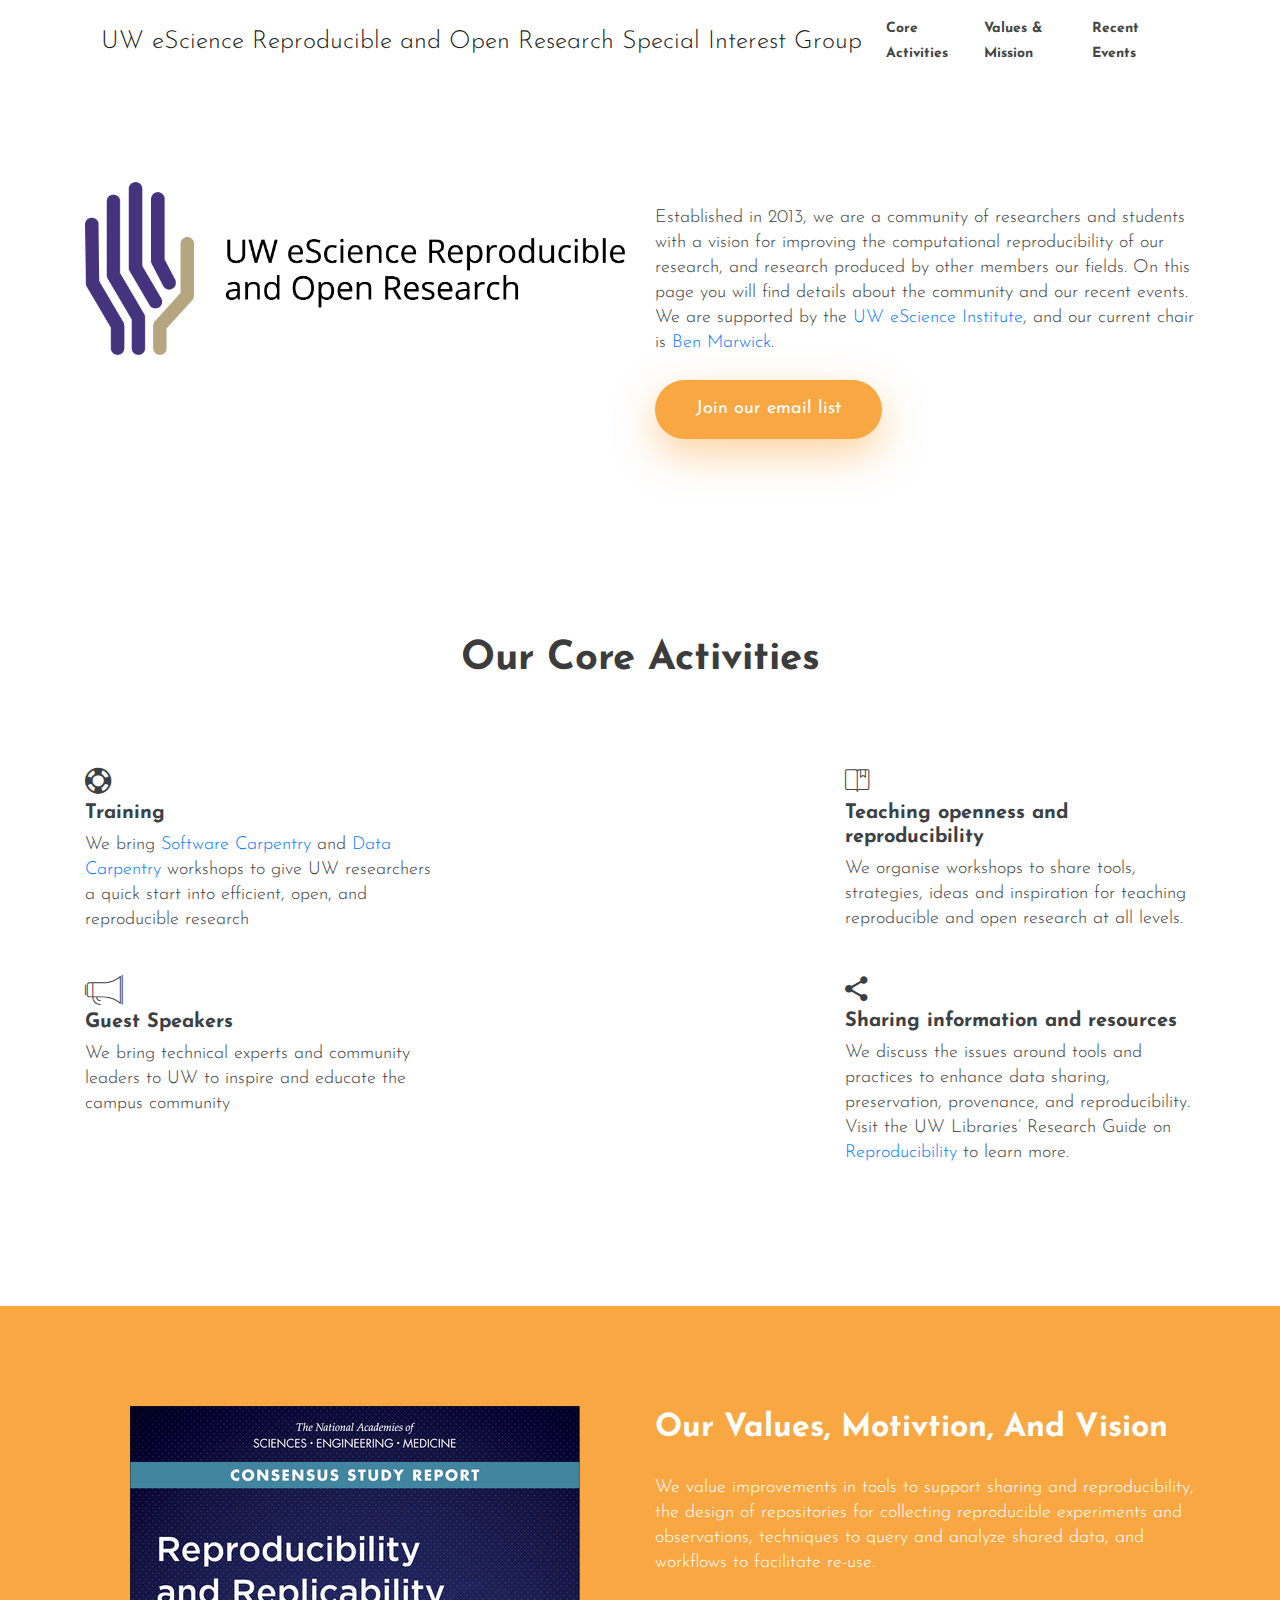
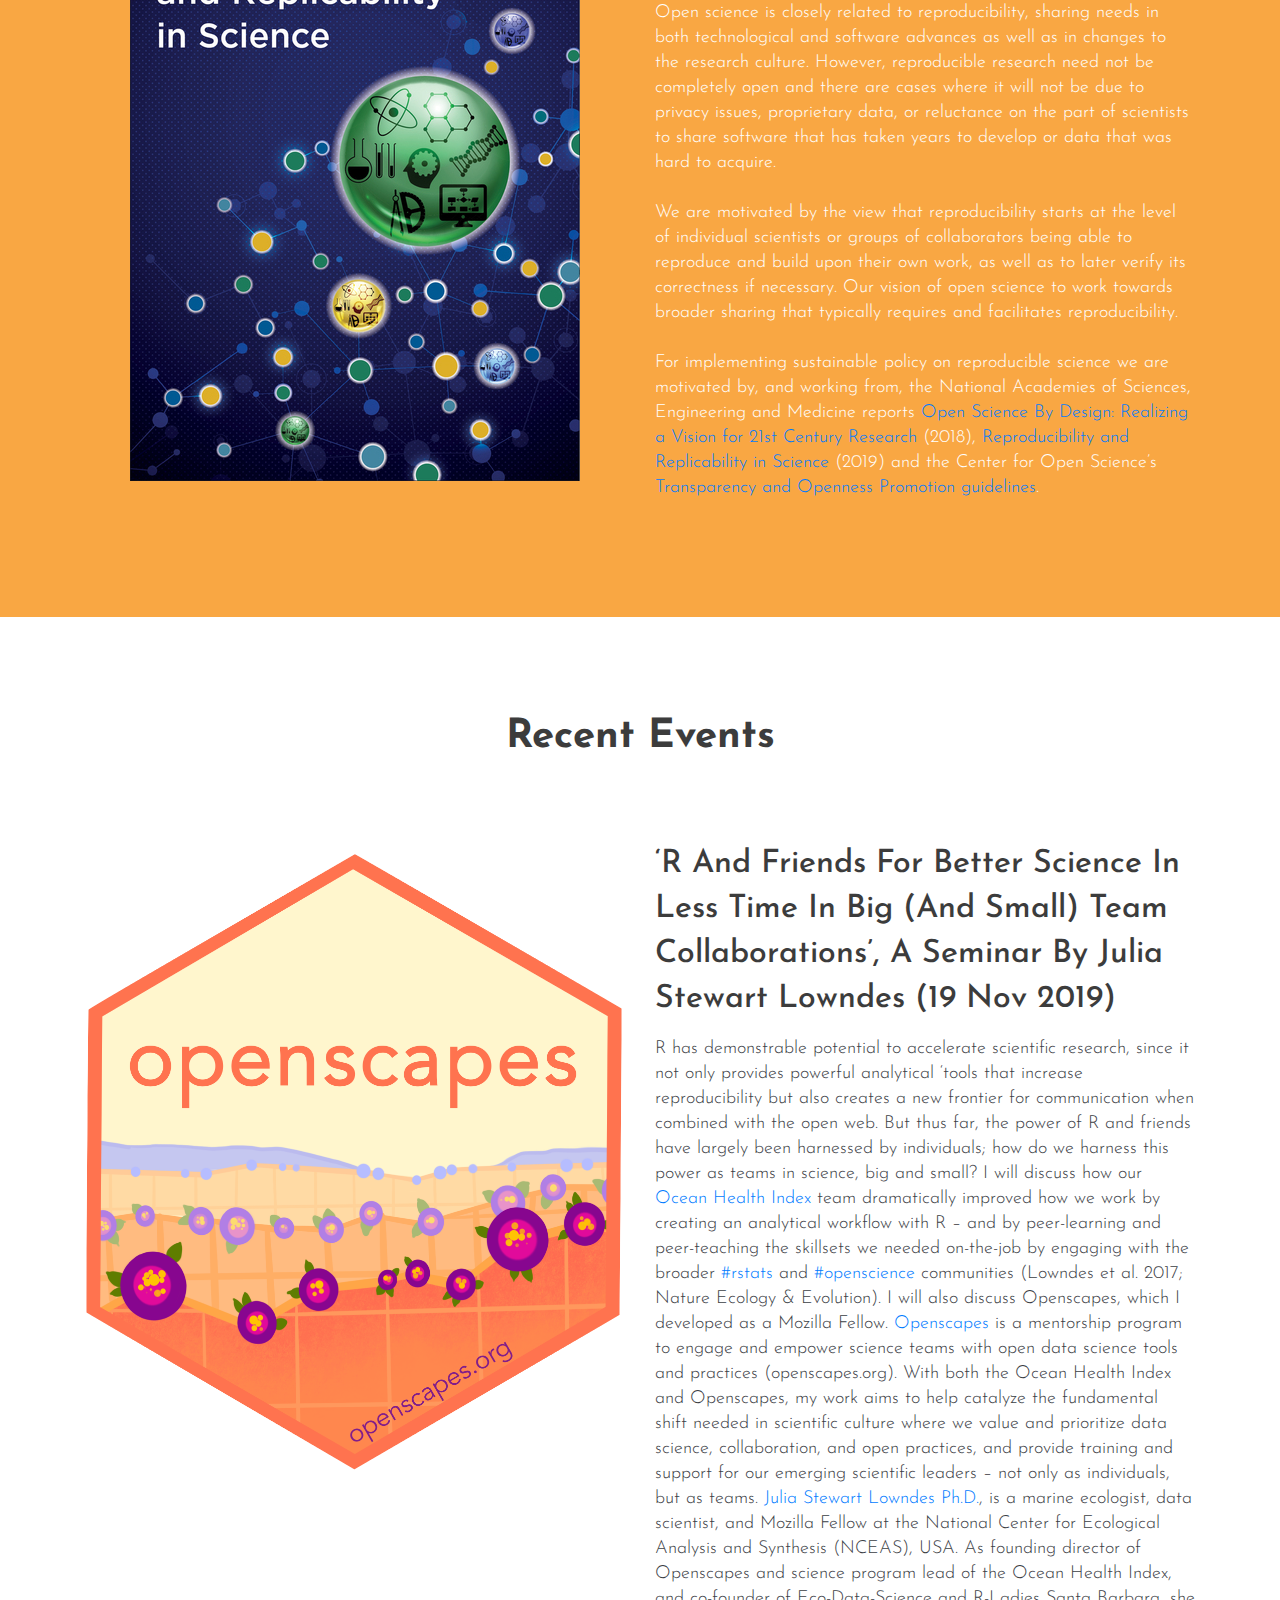
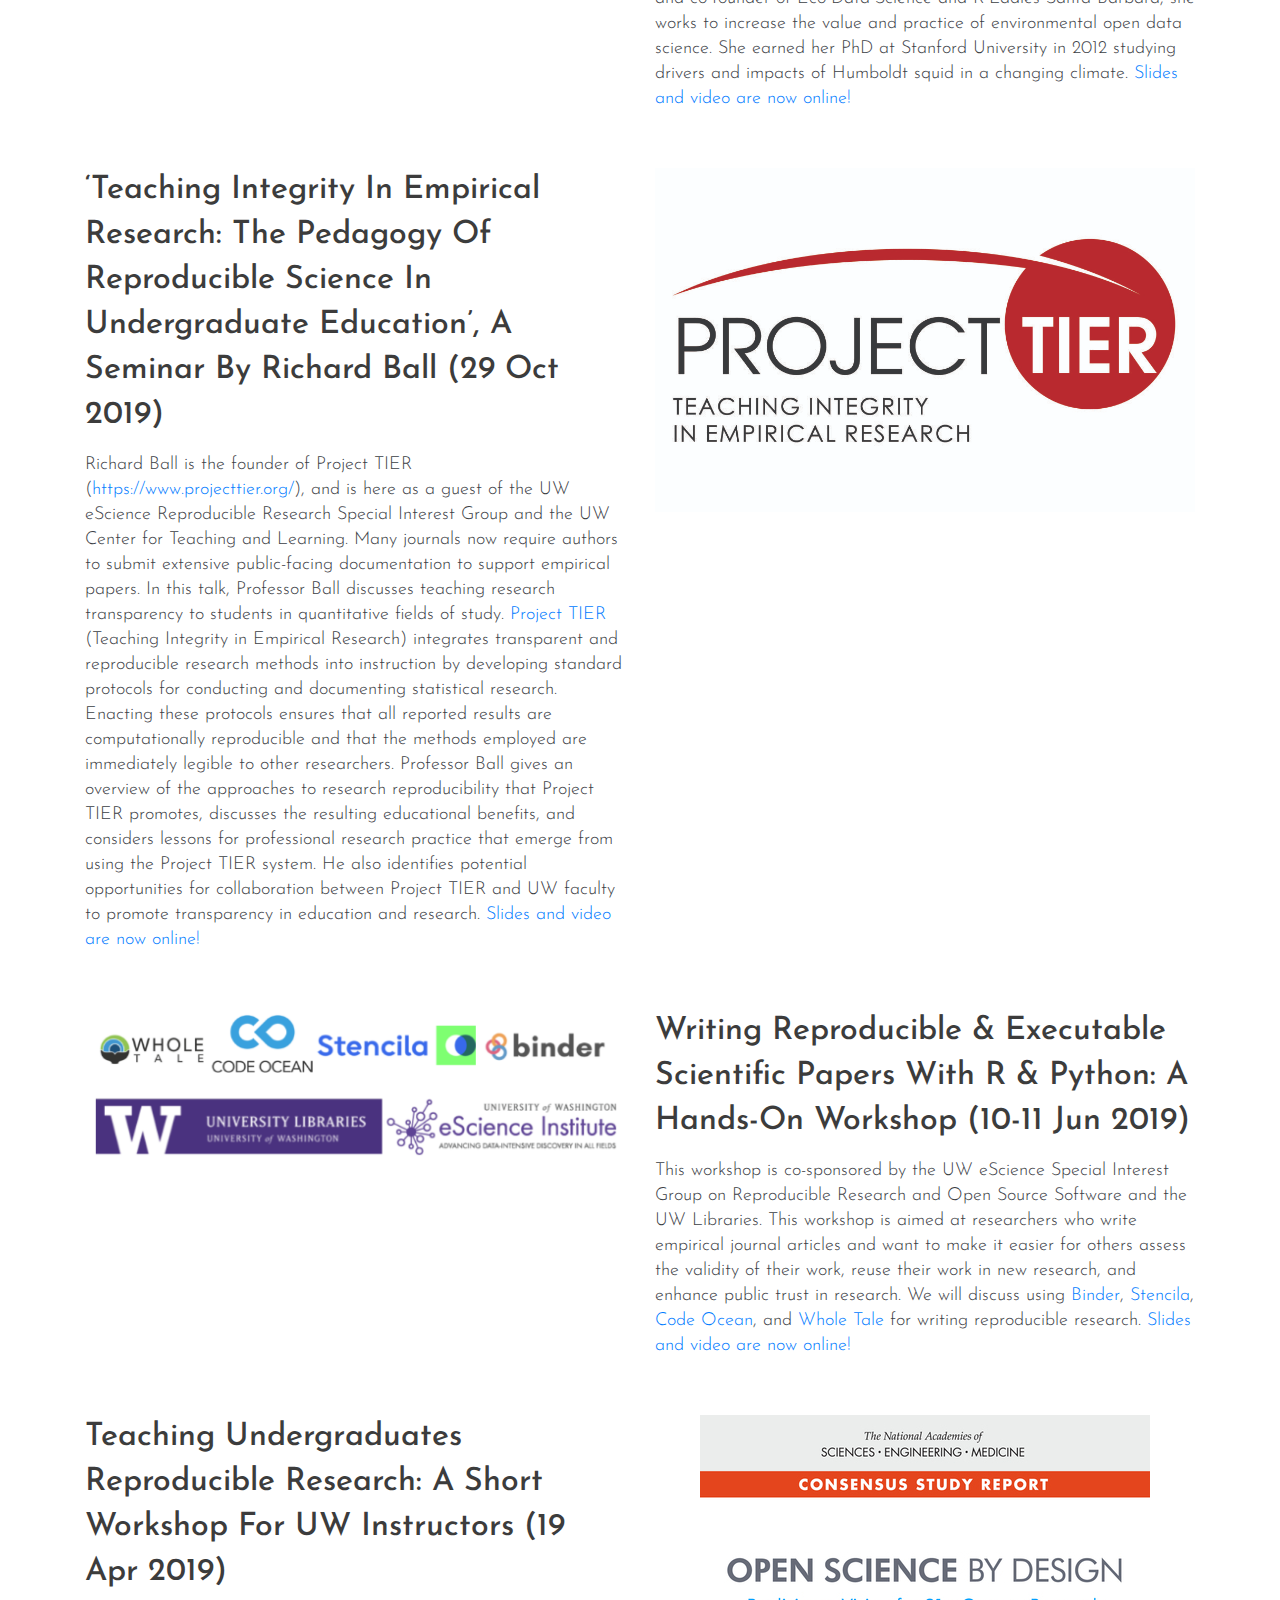
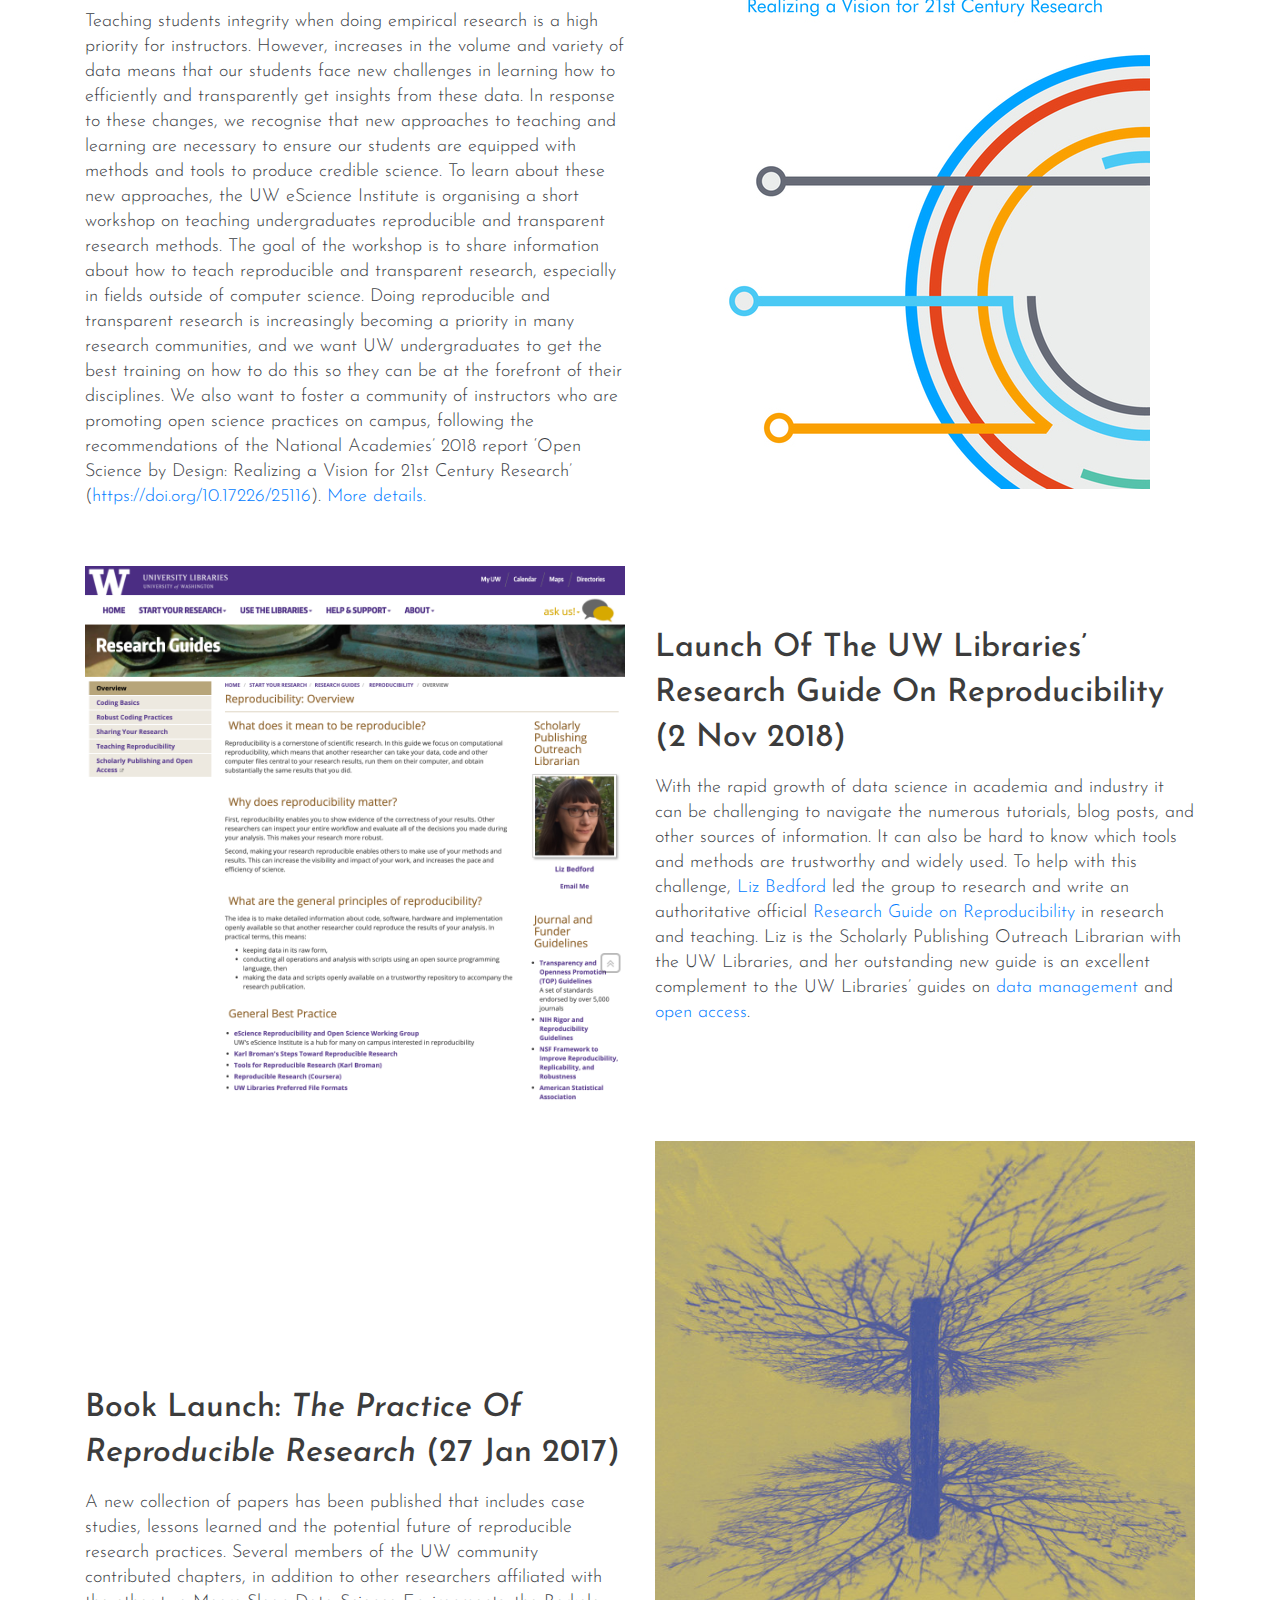
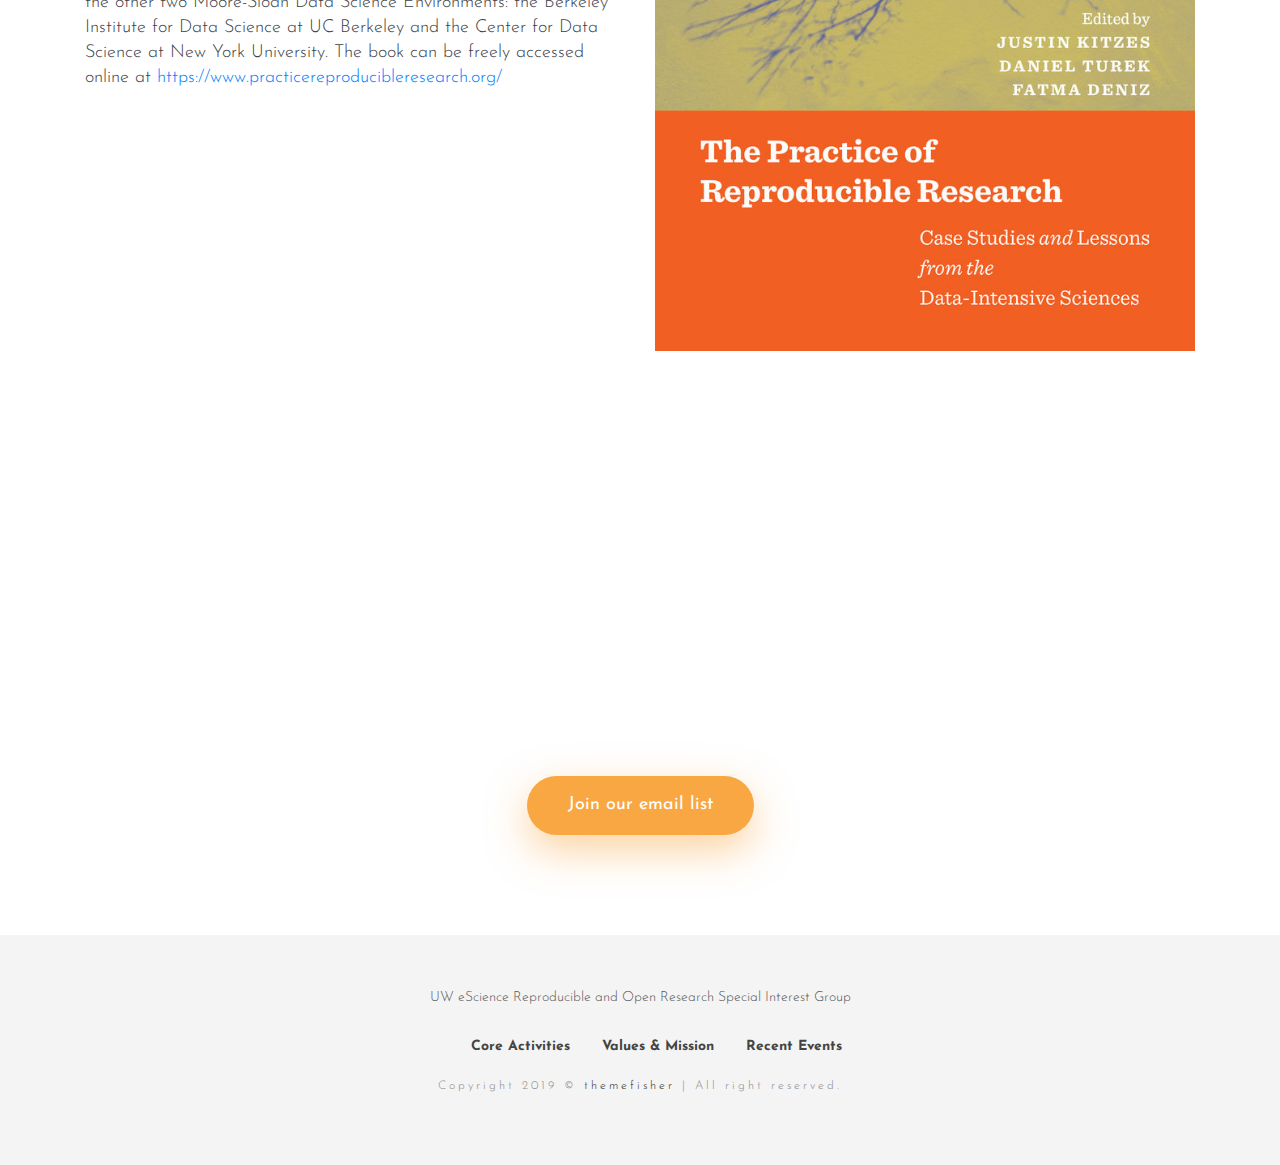
==== index.html @ 5583def4 "new page" ====
<!DOCTYPE html>
<html lang="en"><head>
  <meta charset="utf-8">
  <title>UW eScience Reproducible and Open Research Special Interest Group</title>

  <!-- mobile responsive meta -->
  <meta name="viewport" content="width=device-width, initial-scale=1">
  <meta name="viewport" content="width=device-width, initial-scale=1, maximum-scale=1">
  <meta name="description" content="This is meta description">
  <meta name="author" content="Themefisher">
  <meta name="generator" content="Hugo 0.57.2" />

  <!-- plugins -->
  
  <link rel="stylesheet" href="https://fonts.googleapis.com/css?family=Droid&#43;Serif:400i%7cSource&#43;Sans&#43;Pro:300,400,600,700 ">
  
  <link rel="stylesheet" href="https://fonts.googleapis.com/css?family=Josefin&#43;Sans:300,400,600,700 ">
  
  <link rel="stylesheet" href="http://uwescience.github.io/reproducible/css/bootstrap.min.css ">
  
  <link rel="stylesheet" href="http://uwescience.github.io/reproducible/css/themefisher-fonts.css ">
  
  <link rel="stylesheet" href="http://uwescience.github.io/reproducible/css/owl.carousel.css ">
  
  <link rel="stylesheet" href="http://uwescience.github.io/reproducible/css/magnific-popup.css ">
  

  <!-- Main Stylesheet -->
  
  <link rel="stylesheet" href="http://uwescience.github.io/reproducible/style.min.css" media="screen">

  <!--Favicon-->
  <link rel="shortcut icon" href="http://uwescience.github.io/reproducible/images/favicon.png " type="image/x-icon">
  <link rel="icon" href="http://uwescience.github.io/reproducible/images/favicon.png " type="image/x-icon">

</head><body id="body">
<div id="preloader-wrapper">
  <div class="pre-loader"></div>
</div>

<header>
  <div class="container">
    <nav class="navbar navbar-expand-lg navbar-light bg-white">
      <a class="navbar-brand" href="http://uwescience.github.io/reproducible/"> UW eScience Reproducible and Open Research Special Interest Group </a>
      <button class="navbar-toggler border-0" type="button" data-toggle="collapse" data-target="#navigation"
        aria-controls="navigation" aria-expanded="false" aria-label="Toggle navigation">
        <span class="navbar-toggler-icon"></span>
      </button>

      <div class="collapse navbar-collapse" id="navigation">
        <ul class="navbar-nav ml-auto text-center text-lg-left">
          <li class="nav-item">
            <a class="nav-link" href="http://uwescience.github.io/reproducible/"></a>
          </li>
          
          <li class="nav-item">
            <a class="nav-link page-scroll" href="#features">Core Activities </a>
          </li>
          
          <li class="nav-item">
            <a class="nav-link page-scroll" href="#promo">Values &amp; Mission</a>
          </li>
          
          <li class="nav-item">
            <a class="nav-link page-scroll" href="#aboutProduct">Recent Events</a>
          </li>
          
        </ul>
      </div>
    </nav>
  </div>
</header>


<section class="section">
  <div class="container">
      <div class="row">
          <div class="col-md-6 text-center mb-5 mb-md-0">
              <img class="img-fluid" src="http://uwescience.github.io/reproducible/images/watch.png" alt="">
          </div>
          <div class="col-md-6 align-self-center text-center text-md-left">
              <div class="block">
                  <h1 class="font-weight-bold mb-4 font-size-60"></h1>
                  <p class="mb-4">Established in 2013, we are a community of researchers and students with a vision for improving the computational reproducibility of our research, and research produced by other members our fields. On this page you will find details about the community and our recent events. We are supported by the <a href='https://escience.washington.edu/'>UW eScience Institute</a>, and our current chair is <a href='http://faculty.washington.edu/bmarwick/'>Ben Marwick</a>.</p>
                  <a class="btn btn-main" href="https://mailman11.u.washington.edu/mailman/listinfo/reproducible" role="button">Join our email list</a>
              </div>
          </div>
      </div>
  </div>
</section>
<section class="section" id="features">
  <div class="container">
    <div class="row">
      <div class="col-12">
        <div class="heading">
          <h2>Our Core Activities</h2>
        </div>
      </div>
      <div class="col-md-4">
        
        <div class="mb-40 text-center text-md-left">
          <i class="d-inlin-block h2 mb-10 tf-ion-help-buoy"></i>
          <h4 class="font-weight-bold mb-2">Training</h4>
          <p>We bring <a href='https://software-carpentry.org/'>Software Carpentry</a> and <a href='https://datacarpentry.org/'>Data Carpentry</a> workshops to give UW researchers a quick start into efficient, open, and reproducible research</p>
        </div>
        
        <div class="mb-40 text-center text-md-left">
          <i class="d-inlin-block h2 mb-10 tf-megaphone"></i>
          <h4 class="font-weight-bold mb-2">Guest Speakers</h4>
          <p>We bring technical experts and community leaders to UW to inspire and educate the campus community</p>
        </div>
        
      </div>
      <div class="col-md-4 text-center align-self-center mb-4 mb-md-0">
        <img class="img-fluid" src="http://uwescience.github.io/reproducible/" alt="">
      </div>
      <div class="col-md-4">
          
        <div class="mb-40 text-center text-md-left">
          <i class="d-inlin-block h2 mb-10 tf-ion-ios-bookmarks-outline"></i>
          <h4 class="font-weight-bold mb-2">Teaching openness and reproducibility</h4>
          <p>We organise workshops to share tools, strategies, ideas and inspiration for teaching reproducible and open research at all levels.</p>
        </div>
        
        <div class="mb-40 text-center text-md-left">
          <i class="d-inlin-block h2 mb-10 tf-ion-android-share-alt"></i>
          <h4 class="font-weight-bold mb-2">Sharing information and resources</h4>
          <p>We discuss the issues around tools and practices to enhance data sharing, preservation, provenance, and reproducibility. Visit the UW Libraries&rsquo; Research Guide on <a href='http://guides.lib.uw.edu/research/reproducibility'>Reproducibility</a> to learn more.</p>
        </div>
        
      </div>
    </div>
  </div>
</section>

<section class="bg-orange section" id="promo">
  <div class="container">
    <div class="row">
      <div class="col-md-6 text-center mb-5 mb-lg-0">
        <img class="img-fluid" src="http://uwescience.github.io/reproducible/images/nas-repro.jpg" alt="">
      </div>
      <div class="col-md-6 align-self-center text-center text-md-left">
        <div class="content">
          <h2 class="subheading text-white font-weight-bold mb-10">Our values, motivtion, and vision</h2>
          <p class="text-white">We value improvements in tools to support sharing and reproducibility, the design of repositories for collecting reproducible experiments and observations, techniques to query and analyze shared data, and workflows to facilitate re-use. <br><br> Open science is closely related to reproducibility, sharing needs in both technological and software advances as well as in changes to the research culture. However, reproducible research need not be completely open and there are cases where it will not be due to privacy issues, proprietary data, or reluctance on the part of scientists to share software that has taken years to develop or data that was hard to acquire. <br><br> We are motivated by the view that reproducibility starts at the level of individual scientists or groups of collaborators being able to reproduce and build upon their own work, as well as to later verify its correctness if necessary. Our vision of open science to work towards broader sharing that typically requires and facilitates reproducibility. <br><br> For implementing sustainable policy on reproducible science we are motivated by, and working from, the National Academies of Sciences, Engineering and Medicine reports <a href='http://sites.nationalacademies.org/pga/brdi/open_science_enterprise/'> Open Science By Design: Realizing a Vision for 21st Century Research</a> (2018), <a href=' https://doi.org/10.17226/25303'>Reproducibility and Replicability in Science</a> (2019) and the Center for Open Science’s <a href='https://cos.io/top/'>Transparency and Openness Promotion guidelines</a>.</p>
        </div>
      </div>
    </div>
  </div>
</section>



<section class="feature-list section" id="aboutProduct">
  <div class="container">
    <div class="row">
      <div class="col-md-12">
        <div class="heading">
          <h2>Recent Events</h2>
        </div>
      </div>
    </div>
    
    <div class="row mb-40">
      <div class="col-md-6 text-center mb-5 mb-lg-0">
        <img class="img-fluid" src="http://uwescience.github.io/reproducible/images/openscapes_hex_design_final_correct_dimensions.png" alt="">
      </div>
      <div class="col-md-6 align-self-center text-center text-md-left">
        <div class="content">
          <h4 class="subheading">&lsquo;R and friends for better science in less time in big (and small) team collaborations&rsquo;, a seminar by Julia Stewart Lowndes (19 Nov 2019)</h4>
          <p>R has demonstrable potential to accelerate scientific research, since it not only provides powerful analytical &lsquo;tools that increase reproducibility but also creates a new frontier for communication when combined with the open web. But thus far, the power of R and friends have largely been harnessed by individuals; how do we harness this power as teams in science, big and small? I will discuss how our <a href='http://www.oceanhealthindex.org/'>Ocean Health Index</a> team dramatically improved how we work by creating an analytical workflow with R – and by peer-learning and peer-teaching the skillsets we needed on-the-job by engaging with the broader <a href='https://twitter.com/search?q=%23rstats&src=hashtag_click&f=live'>#rstats</a> and <a href='https://twitter.com/search?q=%23openscience&src=hashtag_click&f=live'>#openscience</a> communities (Lowndes et al. 2017; Nature Ecology &amp; Evolution). I will also discuss Openscapes, which I developed as a Mozilla Fellow. <a href='https://openscapes.org'>Openscapes</a> is a mentorship program to engage and empower science teams with open data science tools and practices (openscapes.org). With both the Ocean Health Index and Openscapes, my work aims to help catalyze the fundamental shift needed in scientific culture where we value and prioritize data science, collaboration, and open practices, and provide training and support for our emerging scientific leaders – not only as individuals, but as teams. <a href='https://jules32.github.io/'>Julia Stewart Lowndes Ph.D.</a>, is a marine ecologist, data scientist, and Mozilla Fellow at the National Center for Ecological Analysis and Synthesis (NCEAS), USA. As founding director of Openscapes and science program lead of the Ocean Health Index, and co-founder of Eco-Data-Science and R-Ladies Santa Barbara, she works to increase the value and practice of environmental open data science. She earned her PhD at Stanford University in 2012 studying drivers and impacts of Humboldt squid in a changing climate. <a href='https://www.youtube.com/watch?v=HjTLTiAWk1g'>Slides and video are now online!</a></p>
          
        </div>
      </div>
    </div>
    
    <div class="row mb-40">
      <div class="col-md-6 order-md-1 order-2 align-self-center text-center text-md-left">
        <div class="content">
          <h4 class="subheading">&lsquo;Teaching Integrity in Empirical Research: The Pedagogy of Reproducible Science in Undergraduate Education&rsquo;, a seminar by Richard Ball (29 Oct 2019)</h4>
          <p>Richard Ball is the founder of Project TIER (<a href="https://www.projecttier.org/">https://www.projecttier.org/</a>), and is here as a guest of the UW eScience Reproducible Research Special Interest Group and the UW Center for Teaching and Learning. Many journals now require authors to submit extensive public-facing documentation to support empirical papers. In this talk, Professor Ball discusses teaching research transparency to students in quantitative fields of study. <a href='https://www.projecttier.org/'>Project TIER</a> (Teaching Integrity in Empirical Research) integrates transparent and reproducible research methods into instruction by developing standard protocols for conducting and documenting statistical research. Enacting these protocols ensures that all reported results are computationally reproducible and that the methods employed are immediately legible to other researchers. Professor Ball gives an overview of the approaches to research reproducibility that Project TIER promotes, discusses the resulting educational benefits, and considers lessons for professional research practice that emerge from using the Project TIER system. He also identifies potential opportunities for collaboration between Project TIER and UW faculty to promote transparency in education and research. <a href='https://washington.zoom.us/recording/share/sVx1yCxfCW1ZnKcn_hka3Zv_wnEe0h30pBCgRLf6EsqwIumekTziMw?startTime=1572383189000'>Slides and video are now online!</a></p>
          
        </div>
      </div>
      <div class="col-md-6 order-md-2 order-1 text-center mb-5 mb-lg-0">
        <img class="img-fluid" src="http://uwescience.github.io/reproducible/images/project-tier3.jpg" alt="">
      </div>
    </div>
    
    
    <div class="row mb-40">
      <div class="col-md-6 text-center mb-5 mb-lg-0">
        <img class="img-fluid" src="http://uwescience.github.io/reproducible/images/writing-repro.png" alt="">
      </div>
      <div class="col-md-6 align-self-center text-center text-md-left">
        <div class="content">
          <h4 class="subheading">Writing Reproducible &amp; Executable Scientific Papers with R &amp; Python: a Hands-On Workshop (10-11 Jun 2019)</h4>
          <p>This workshop is co-sponsored by the UW eScience Special Interest Group on Reproducible Research and Open Source Software and the UW Libraries. This workshop is aimed at researchers who write empirical journal articles and want to make it easier for others assess the validity of their work, reuse their work in new research, and enhance public trust in research. We will discuss using <a href='https://mybinder.org/'>Binder</a>, <a href='https://stenci.la/'>Stencila</a>, <a href='https://codeocean.com/'>Code Ocean</a>, and <a href='https://wholetale.org/'>Whole Tale</a> for writing reproducible research. <a href='https://escience.washington.edu/writing-reproducible-executable-scientific-papers-with-r-python-a-hands-on-workshop/'>Slides and video are now online!</a></p>
          
        </div>
      </div>
    </div>
    
    <div class="row mb-40">
      <div class="col-md-6 order-md-1 order-2 align-self-center text-center text-md-left">
        <div class="content">
          <h4 class="subheading">Teaching Undergraduates Reproducible Research: A Short Workshop for UW Instructors (19 Apr 2019)</h4>
          <p>Teaching students integrity when doing empirical research is a high priority for instructors. However, increases in the volume and variety of data means that our students face new challenges in learning how to efficiently and transparently get insights from these data. In response to these changes, we recognise that new approaches to teaching and learning are necessary to ensure our students are equipped with methods and tools to produce credible science. To learn about these new approaches, the UW eScience Institute is organising a short workshop on teaching undergraduates reproducible and transparent research methods. The goal of the workshop is to share information about how to teach reproducible and transparent research, especially in fields outside of computer science. Doing reproducible and transparent research is increasingly becoming a priority in many research communities, and we want UW undergraduates to get the best training on how to do this so they can be at the forefront of their disciplines. We also want to foster a community of instructors who are promoting open science practices on campus, following the recommendations of the National Academies’ 2018 report ‘Open Science by Design: Realizing a Vision for 21st Century Research’ (<a href="https://doi.org/10.17226/25116">https://doi.org/10.17226/25116</a>). <a href='https://escience.washington.edu/events/teaching-reproducibility-workshop/'>More details.</a></p>
          
        </div>
      </div>
      <div class="col-md-6 order-md-2 order-1 text-center mb-5 mb-lg-0">
        <img class="img-fluid" src="http://uwescience.github.io/reproducible/images/nas-open-science.jpg" alt="">
      </div>
    </div>
    
    
    <div class="row mb-40">
      <div class="col-md-6 text-center mb-5 mb-lg-0">
        <img class="img-fluid" src="http://uwescience.github.io/reproducible/images/library-rg.png" alt="">
      </div>
      <div class="col-md-6 align-self-center text-center text-md-left">
        <div class="content">
          <h4 class="subheading">Launch of the UW Libraries&rsquo; Research Guide on Reproducibility (2 Nov 2018)</h4>
          <p>With the rapid growth of data science in academia and industry it can be challenging to navigate the numerous tutorials, blog posts, and other sources of information. It can also be hard to know which tools and methods are trustworthy and widely used. To help with this challenge, <a href='http://guides.lib.uw.edu/prf.php?account_id=147033'>Liz Bedford</a> led the group to research and write an authoritative official <a href='http://guides.lib.uw.edu/research/reproducibility'>Research Guide on Reproducibility</a> in research and teaching. Liz is the Scholarly Publishing Outreach Librarian with the UW Libraries, and her outstanding new guide is an excellent complement to the UW Libraries&rsquo; guides on <a href='http://guides.lib.uw.edu/research/dmg'>data management</a> and <a href='http://guides.lib.uw.edu/research/spoa'>open access</a>.</p>
          
        </div>
      </div>
    </div>
    
    <div class="row mb-40">
      <div class="col-md-6 order-md-1 order-2 align-self-center text-center text-md-left">
        <div class="content">
          <h4 class="subheading">Book launch: <em>The Practice of Reproducible Research</em> (27 Jan 2017)</h4>
          <p>A new collection of papers has been published that includes case studies, lessons learned and the potential future of reproducible research practices. Several members of the UW community contributed chapters, in addition to other researchers affiliated with the other two Moore-Sloan Data Science Environments: the Berkeley Institute for Data Science at UC Berkeley and the Center for Data Science at New York University. The book can be freely accessed online at <a href="https://www.practicereproducibleresearch.org/">https://www.practicereproducibleresearch.org/</a></p>
          
        </div>
      </div>
      <div class="col-md-6 order-md-2 order-1 text-center mb-5 mb-lg-0">
        <img class="img-fluid" src="http://uwescience.github.io/reproducible/images/practice-book.jpg" alt="">
      </div>
    </div>
    
    
  </div>
</section>



<section class="testimonials section">
  <div class="container">
    <div class="row justify-content-center">
      <div class="col-12">
        <div class="heading">
          <h2></h2>
        </div>
      </div>
      
    </div>
    
    <div class="row mt-100">
      <div class="col-md-12 text-center">
        
        <a href="https://mailman11.u.washington.edu/mailman/listinfo/reproducible" class="btn btn-main">Join our email list</a>
        
      </div>
    </div>
    
  </div>
</section>



<footer>
  <div class="container text-center">
    <div class="row">
      <div class="col-md-12">
        <div class="block">
          <a href="http://uwescience.github.io/reproducible/" class="footer-logo mb-4"> UW eScience Reproducible and Open Research Special Interest Group </a>
          <ul class="list-inline footer-menu">
            <li class="list-inline-item">
              <a href="http://uwescience.github.io/reproducible/"></a>
            </li>
            
            <li class="list-inline-item">
              <a class="page-scroll" href="#features">Core Activities </a>
            </li>
            
            <li class="list-inline-item">
              <a class="page-scroll" href="#promo">Values &amp; Mission</a>
            </li>
            
            <li class="list-inline-item">
              <a class="page-scroll" href="#aboutProduct">Recent Events</a>
            </li>
            
          </ul>
          <p class="copyright-text">Copyright 2019 &copy; <a href="http://www.Themefisher.com">themefisher</a> | All right reserved.</p>
        </div>
      </div>
    </div>
  </div>
</footer>


<!-- JS Plugins -->

<script src="http://uwescience.github.io/reproducible/js/jquery-2.1.1.min.js"></script>

<script src="http://uwescience.github.io/reproducible/js/bootstrap.min.js"></script>

<script src="http://uwescience.github.io/reproducible/js/owl.carousel.min.js"></script>

<script src="http://uwescience.github.io/reproducible/js/jquery.magnific-popup.min.js"></script>

<!-- Main Script -->

<script src="http://uwescience.github.io/reproducible/script.js"></script>
<!-- google analitycs -->
<script>
  (function (i, s, o, g, r, a, m) {
    i['GoogleAnalyticsObject'] = r;
    i[r] = i[r] || function () {
      (i[r].q = i[r].q || []).push(arguments)
    }, i[r].l = 1 * new Date();
    a = s.createElement(o),
      m = s.getElementsByTagName(o)[0];
    a.async = 1;
    a.src = g;
    m.parentNode.insertBefore(a, m)
  })(window, document, 'script', '//www.google-analytics.com/analytics.js', 'ga');
  ga('create', 'Your ID', 'auto');
  ga('send', 'pageview');
</script></body>
</html>
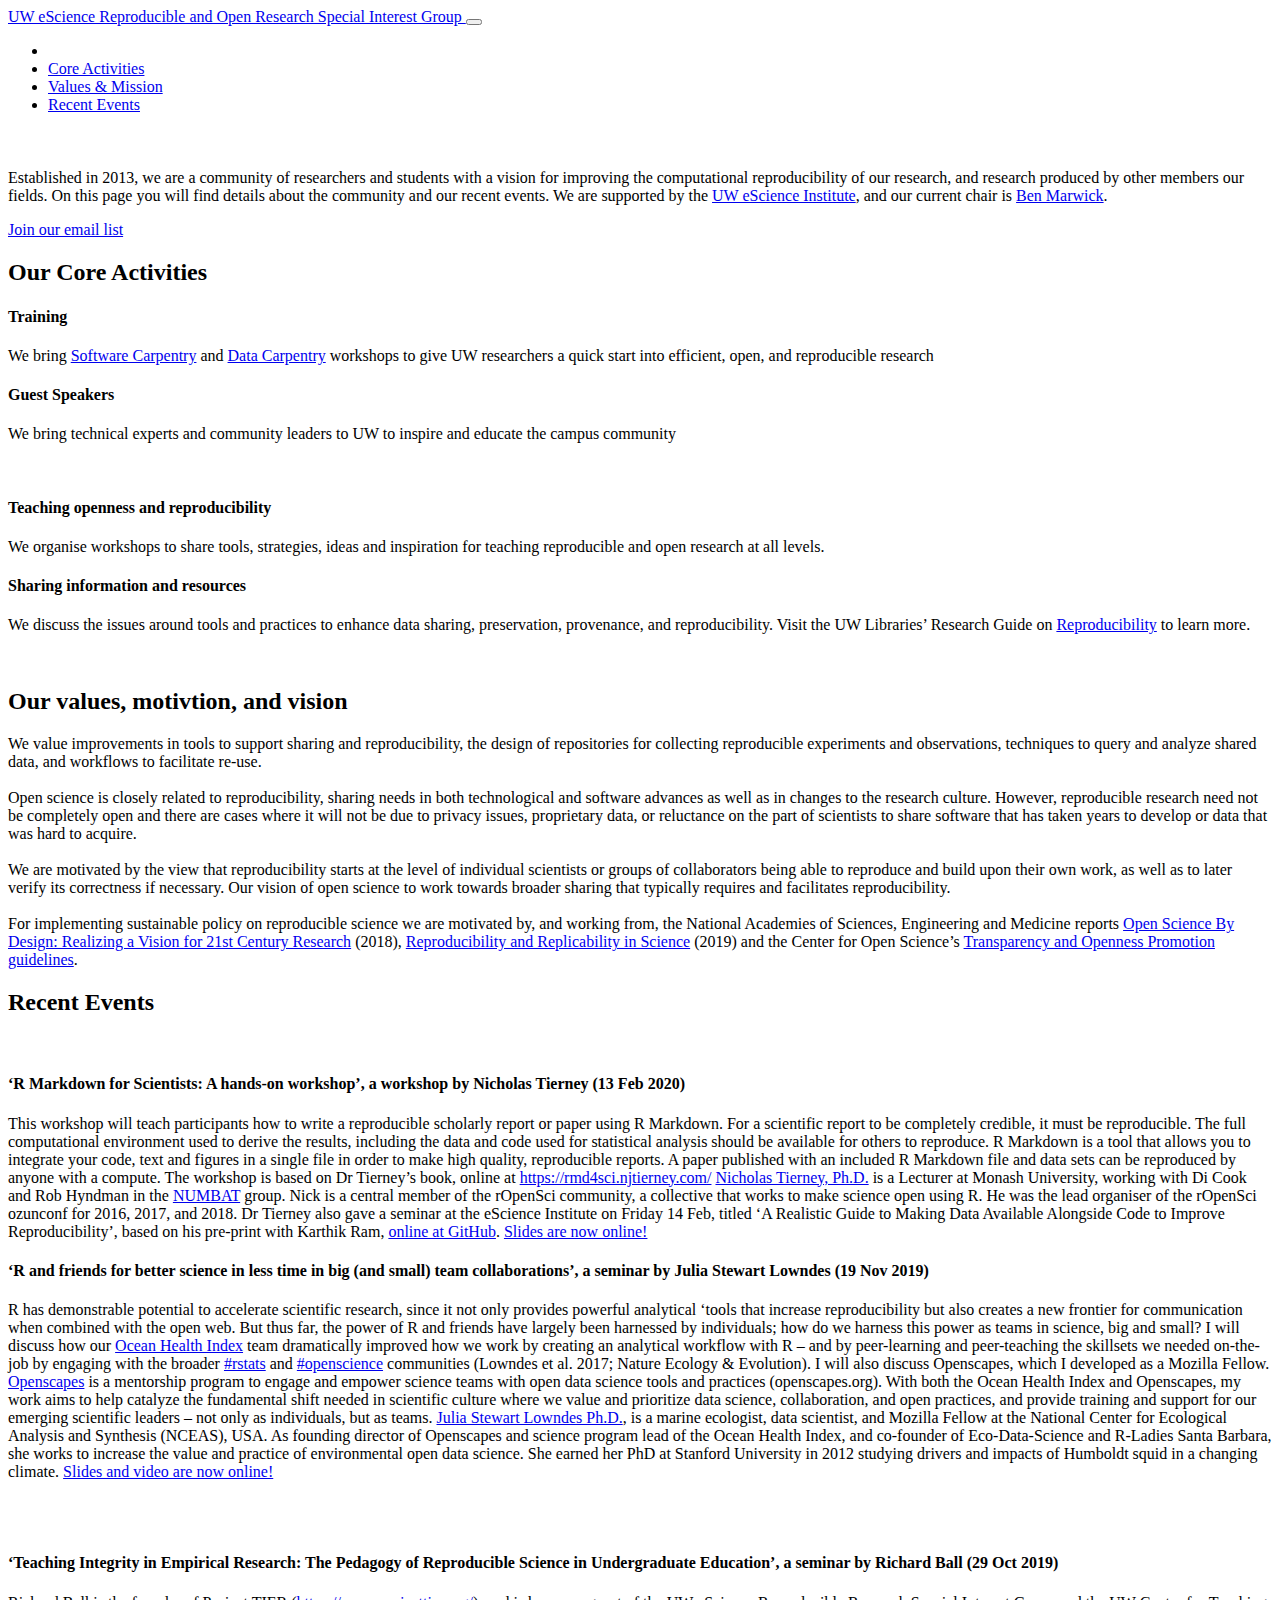
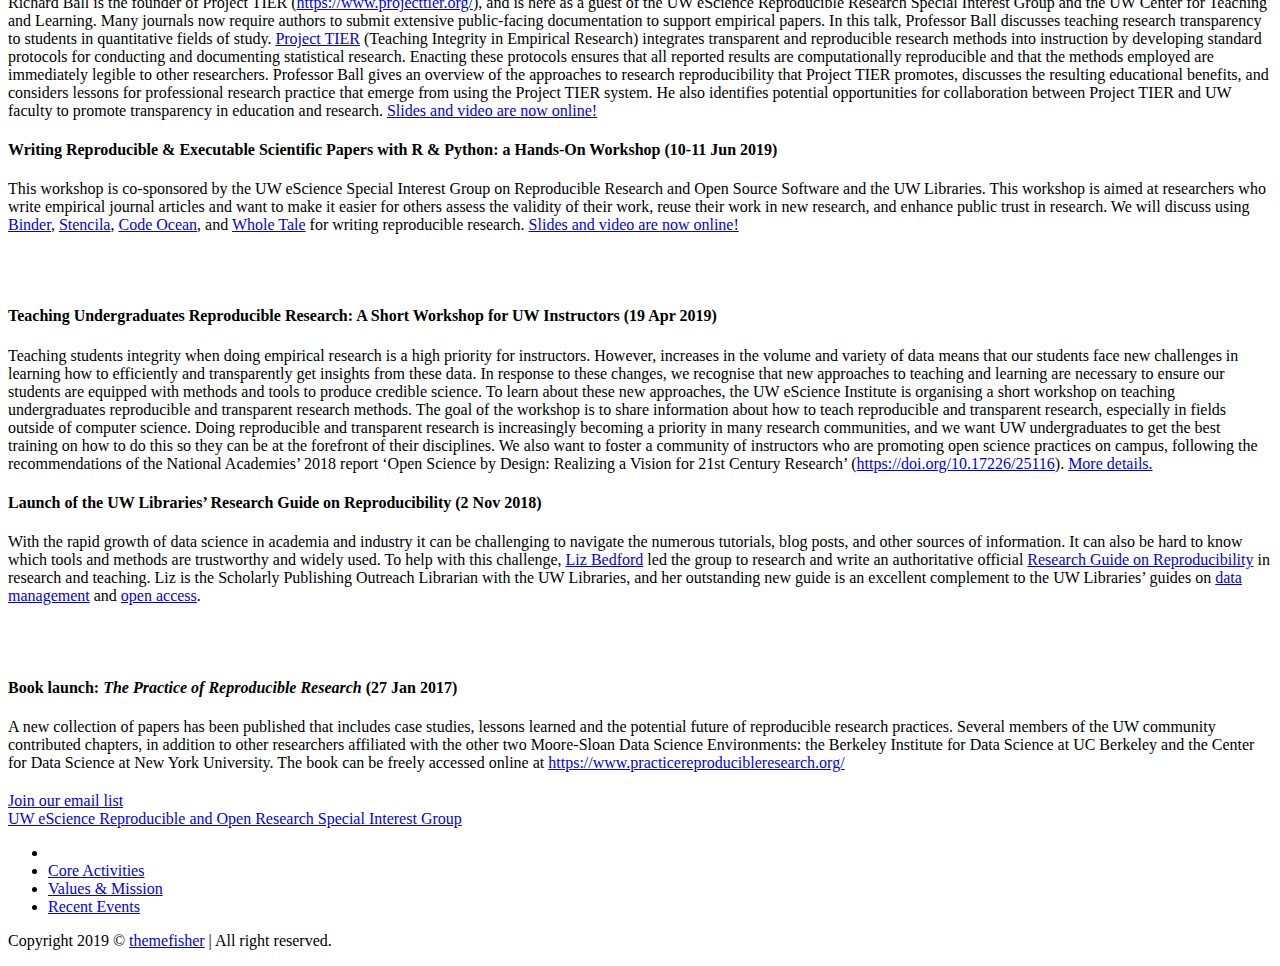
==== commit 89b5890e: "add Nick's semimnar" ====
--- a/index.html
+++ b/index.html
@@ -16,22 +16,22 @@
   
   <link rel="stylesheet" href="https://fonts.googleapis.com/css?family=Josefin&#43;Sans:300,400,600,700 ">
   
-  <link rel="stylesheet" href="http://uwescience.github.io/reproducible/css/bootstrap.min.css ">
-  
-  <link rel="stylesheet" href="http://uwescience.github.io/reproducible/css/themefisher-fonts.css ">
-  
-  <link rel="stylesheet" href="http://uwescience.github.io/reproducible/css/owl.carousel.css ">
-  
-  <link rel="stylesheet" href="http://uwescience.github.io/reproducible/css/magnific-popup.css ">
+  <link rel="stylesheet" href="/reproducible/css/bootstrap.min.css ">
+  
+  <link rel="stylesheet" href="/reproducible/css/themefisher-fonts.css ">
+  
+  <link rel="stylesheet" href="/reproducible/css/owl.carousel.css ">
+  
+  <link rel="stylesheet" href="/reproducible/css/magnific-popup.css ">
   
 
   <!-- Main Stylesheet -->
   
-  <link rel="stylesheet" href="http://uwescience.github.io/reproducible/style.min.css" media="screen">
+  <link rel="stylesheet" href="/reproducible/style.min.css" media="screen">
 
   <!--Favicon-->
-  <link rel="shortcut icon" href="http://uwescience.github.io/reproducible/images/favicon.png " type="image/x-icon">
-  <link rel="icon" href="http://uwescience.github.io/reproducible/images/favicon.png " type="image/x-icon">
+  <link rel="shortcut icon" href="/reproducible/images/favicon.png " type="image/x-icon">
+  <link rel="icon" href="/reproducible/images/favicon.png " type="image/x-icon">
 
 </head><body id="body">
 <div id="preloader-wrapper">
@@ -41,7 +41,7 @@
 <header>
   <div class="container">
     <nav class="navbar navbar-expand-lg navbar-light bg-white">
-      <a class="navbar-brand" href="http://uwescience.github.io/reproducible/"> UW eScience Reproducible and Open Research Special Interest Group </a>
+      <a class="navbar-brand" href="/reproducible/"> UW eScience Reproducible and Open Research Special Interest Group </a>
       <button class="navbar-toggler border-0" type="button" data-toggle="collapse" data-target="#navigation"
         aria-controls="navigation" aria-expanded="false" aria-label="Toggle navigation">
         <span class="navbar-toggler-icon"></span>
@@ -50,7 +50,7 @@
       <div class="collapse navbar-collapse" id="navigation">
         <ul class="navbar-nav ml-auto text-center text-lg-left">
           <li class="nav-item">
-            <a class="nav-link" href="http://uwescience.github.io/reproducible/"></a>
+            <a class="nav-link" href="/reproducible/"></a>
           </li>
           
           <li class="nav-item">
@@ -76,7 +76,7 @@
   <div class="container">
       <div class="row">
           <div class="col-md-6 text-center mb-5 mb-md-0">
-              <img class="img-fluid" src="http://uwescience.github.io/reproducible/images/watch.png" alt="">
+              <img class="img-fluid" src="/reproducible/images/watch.png" alt="">
           </div>
           <div class="col-md-6 align-self-center text-center text-md-left">
               <div class="block">
@@ -112,7 +112,7 @@
         
       </div>
       <div class="col-md-4 text-center align-self-center mb-4 mb-md-0">
-        <img class="img-fluid" src="http://uwescience.github.io/reproducible/" alt="">
+        <img class="img-fluid" src="/reproducible/" alt="">
       </div>
       <div class="col-md-4">
           
@@ -137,7 +137,7 @@
   <div class="container">
     <div class="row">
       <div class="col-md-6 text-center mb-5 mb-lg-0">
-        <img class="img-fluid" src="http://uwescience.github.io/reproducible/images/nas-repro.jpg" alt="">
+        <img class="img-fluid" src="/reproducible/images/nas-repro.jpg" alt="">
       </div>
       <div class="col-md-6 align-self-center text-center text-md-left">
         <div class="content">
@@ -163,84 +163,97 @@
     
     <div class="row mb-40">
       <div class="col-md-6 text-center mb-5 mb-lg-0">
-        <img class="img-fluid" src="http://uwescience.github.io/reproducible/images/openscapes_hex_design_final_correct_dimensions.png" alt="">
-      </div>
-      <div class="col-md-6 align-self-center text-center text-md-left">
+        <img class="img-fluid" src="/reproducible/images/rmd4sci.png" alt="">
+      </div>
+      <div class="col-md-6 align-self-center text-center text-md-left">
+        <div class="content">
+          <h4 class="subheading">&lsquo;R Markdown for Scientists: A hands-on workshop&rsquo;, a workshop by Nicholas Tierney (13 Feb 2020)</h4>
+          <p>This workshop will teach participants how to write a reproducible scholarly report or paper using R Markdown. For a scientific report to be completely credible, it must be reproducible. The full computational environment used to derive the results, including the data and code used for statistical analysis should be available for others to reproduce. R Markdown is a tool that allows you to integrate your code, text and figures in a single file in order to make high quality, reproducible reports. A paper published with an included R Markdown file and data sets can be reproduced by anyone with a compute. The workshop is based on Dr Tierney&rsquo;s book, online at <a href="https://rmd4sci.njtierney.com/">https://rmd4sci.njtierney.com/</a> <a href='https://www.njtierney.com/'>Nicholas Tierney, Ph.D.</a> is a Lecturer at Monash University, working with Di Cook and Rob Hyndman in the <a href='http://dicook.org/'>NUMBAT</a> group. Nick is a central member of the rOpenSci community, a collective that works to make science open using R. He was the lead organiser of the rOpenSci ozunconf for 2016, 2017, and 2018. Dr Tierney also gave a seminar at the eScience Institute on Friday 14 Feb, titled &lsquo;A Realistic Guide to Making Data Available Alongside Code to Improve Reproducibility&rsquo;, based on his pre-print with Karthik Ram, <a href='https://github.com/karthik/ddd'>online at GitHub</a>. <a href='https://www.youtube.com/watch?v=HjTLTiAWk1g'>Slides are now online!</a></p>
+          
+        </div>
+      </div>
+    </div>
+    
+    <div class="row mb-40">
+      <div class="col-md-6 order-md-1 order-2 align-self-center text-center text-md-left">
         <div class="content">
           <h4 class="subheading">&lsquo;R and friends for better science in less time in big (and small) team collaborations&rsquo;, a seminar by Julia Stewart Lowndes (19 Nov 2019)</h4>
           <p>R has demonstrable potential to accelerate scientific research, since it not only provides powerful analytical &lsquo;tools that increase reproducibility but also creates a new frontier for communication when combined with the open web. But thus far, the power of R and friends have largely been harnessed by individuals; how do we harness this power as teams in science, big and small? I will discuss how our <a href='http://www.oceanhealthindex.org/'>Ocean Health Index</a> team dramatically improved how we work by creating an analytical workflow with R – and by peer-learning and peer-teaching the skillsets we needed on-the-job by engaging with the broader <a href='https://twitter.com/search?q=%23rstats&src=hashtag_click&f=live'>#rstats</a> and <a href='https://twitter.com/search?q=%23openscience&src=hashtag_click&f=live'>#openscience</a> communities (Lowndes et al. 2017; Nature Ecology &amp; Evolution). I will also discuss Openscapes, which I developed as a Mozilla Fellow. <a href='https://openscapes.org'>Openscapes</a> is a mentorship program to engage and empower science teams with open data science tools and practices (openscapes.org). With both the Ocean Health Index and Openscapes, my work aims to help catalyze the fundamental shift needed in scientific culture where we value and prioritize data science, collaboration, and open practices, and provide training and support for our emerging scientific leaders – not only as individuals, but as teams. <a href='https://jules32.github.io/'>Julia Stewart Lowndes Ph.D.</a>, is a marine ecologist, data scientist, and Mozilla Fellow at the National Center for Ecological Analysis and Synthesis (NCEAS), USA. As founding director of Openscapes and science program lead of the Ocean Health Index, and co-founder of Eco-Data-Science and R-Ladies Santa Barbara, she works to increase the value and practice of environmental open data science. She earned her PhD at Stanford University in 2012 studying drivers and impacts of Humboldt squid in a changing climate. <a href='https://www.youtube.com/watch?v=HjTLTiAWk1g'>Slides and video are now online!</a></p>
           
         </div>
       </div>
-    </div>
-    
-    <div class="row mb-40">
-      <div class="col-md-6 order-md-1 order-2 align-self-center text-center text-md-left">
+      <div class="col-md-6 order-md-2 order-1 text-center mb-5 mb-lg-0">
+        <img class="img-fluid" src="/reproducible/images/openscapes_hex_design_final_correct_dimensions.png" alt="">
+      </div>
+    </div>
+    
+    
+    <div class="row mb-40">
+      <div class="col-md-6 text-center mb-5 mb-lg-0">
+        <img class="img-fluid" src="/reproducible/images/project-tier3.jpg" alt="">
+      </div>
+      <div class="col-md-6 align-self-center text-center text-md-left">
         <div class="content">
           <h4 class="subheading">&lsquo;Teaching Integrity in Empirical Research: The Pedagogy of Reproducible Science in Undergraduate Education&rsquo;, a seminar by Richard Ball (29 Oct 2019)</h4>
           <p>Richard Ball is the founder of Project TIER (<a href="https://www.projecttier.org/">https://www.projecttier.org/</a>), and is here as a guest of the UW eScience Reproducible Research Special Interest Group and the UW Center for Teaching and Learning. Many journals now require authors to submit extensive public-facing documentation to support empirical papers. In this talk, Professor Ball discusses teaching research transparency to students in quantitative fields of study. <a href='https://www.projecttier.org/'>Project TIER</a> (Teaching Integrity in Empirical Research) integrates transparent and reproducible research methods into instruction by developing standard protocols for conducting and documenting statistical research. Enacting these protocols ensures that all reported results are computationally reproducible and that the methods employed are immediately legible to other researchers. Professor Ball gives an overview of the approaches to research reproducibility that Project TIER promotes, discusses the resulting educational benefits, and considers lessons for professional research practice that emerge from using the Project TIER system. He also identifies potential opportunities for collaboration between Project TIER and UW faculty to promote transparency in education and research. <a href='https://washington.zoom.us/recording/share/sVx1yCxfCW1ZnKcn_hka3Zv_wnEe0h30pBCgRLf6EsqwIumekTziMw?startTime=1572383189000'>Slides and video are now online!</a></p>
           
         </div>
       </div>
-      <div class="col-md-6 order-md-2 order-1 text-center mb-5 mb-lg-0">
-        <img class="img-fluid" src="http://uwescience.github.io/reproducible/images/project-tier3.jpg" alt="">
-      </div>
-    </div>
-    
-    
-    <div class="row mb-40">
-      <div class="col-md-6 text-center mb-5 mb-lg-0">
-        <img class="img-fluid" src="http://uwescience.github.io/reproducible/images/writing-repro.png" alt="">
-      </div>
-      <div class="col-md-6 align-self-center text-center text-md-left">
+    </div>
+    
+    <div class="row mb-40">
+      <div class="col-md-6 order-md-1 order-2 align-self-center text-center text-md-left">
         <div class="content">
           <h4 class="subheading">Writing Reproducible &amp; Executable Scientific Papers with R &amp; Python: a Hands-On Workshop (10-11 Jun 2019)</h4>
           <p>This workshop is co-sponsored by the UW eScience Special Interest Group on Reproducible Research and Open Source Software and the UW Libraries. This workshop is aimed at researchers who write empirical journal articles and want to make it easier for others assess the validity of their work, reuse their work in new research, and enhance public trust in research. We will discuss using <a href='https://mybinder.org/'>Binder</a>, <a href='https://stenci.la/'>Stencila</a>, <a href='https://codeocean.com/'>Code Ocean</a>, and <a href='https://wholetale.org/'>Whole Tale</a> for writing reproducible research. <a href='https://escience.washington.edu/writing-reproducible-executable-scientific-papers-with-r-python-a-hands-on-workshop/'>Slides and video are now online!</a></p>
           
         </div>
       </div>
-    </div>
-    
-    <div class="row mb-40">
-      <div class="col-md-6 order-md-1 order-2 align-self-center text-center text-md-left">
+      <div class="col-md-6 order-md-2 order-1 text-center mb-5 mb-lg-0">
+        <img class="img-fluid" src="/reproducible/images/writing-repro.png" alt="">
+      </div>
+    </div>
+    
+    
+    <div class="row mb-40">
+      <div class="col-md-6 text-center mb-5 mb-lg-0">
+        <img class="img-fluid" src="/reproducible/images/nas-open-science.jpg" alt="">
+      </div>
+      <div class="col-md-6 align-self-center text-center text-md-left">
         <div class="content">
           <h4 class="subheading">Teaching Undergraduates Reproducible Research: A Short Workshop for UW Instructors (19 Apr 2019)</h4>
           <p>Teaching students integrity when doing empirical research is a high priority for instructors. However, increases in the volume and variety of data means that our students face new challenges in learning how to efficiently and transparently get insights from these data. In response to these changes, we recognise that new approaches to teaching and learning are necessary to ensure our students are equipped with methods and tools to produce credible science. To learn about these new approaches, the UW eScience Institute is organising a short workshop on teaching undergraduates reproducible and transparent research methods. The goal of the workshop is to share information about how to teach reproducible and transparent research, especially in fields outside of computer science. Doing reproducible and transparent research is increasingly becoming a priority in many research communities, and we want UW undergraduates to get the best training on how to do this so they can be at the forefront of their disciplines. We also want to foster a community of instructors who are promoting open science practices on campus, following the recommendations of the National Academies’ 2018 report ‘Open Science by Design: Realizing a Vision for 21st Century Research’ (<a href="https://doi.org/10.17226/25116">https://doi.org/10.17226/25116</a>). <a href='https://escience.washington.edu/events/teaching-reproducibility-workshop/'>More details.</a></p>
           
         </div>
       </div>
-      <div class="col-md-6 order-md-2 order-1 text-center mb-5 mb-lg-0">
-        <img class="img-fluid" src="http://uwescience.github.io/reproducible/images/nas-open-science.jpg" alt="">
-      </div>
-    </div>
-    
-    
-    <div class="row mb-40">
-      <div class="col-md-6 text-center mb-5 mb-lg-0">
-        <img class="img-fluid" src="http://uwescience.github.io/reproducible/images/library-rg.png" alt="">
-      </div>
-      <div class="col-md-6 align-self-center text-center text-md-left">
+    </div>
+    
+    <div class="row mb-40">
+      <div class="col-md-6 order-md-1 order-2 align-self-center text-center text-md-left">
         <div class="content">
           <h4 class="subheading">Launch of the UW Libraries&rsquo; Research Guide on Reproducibility (2 Nov 2018)</h4>
           <p>With the rapid growth of data science in academia and industry it can be challenging to navigate the numerous tutorials, blog posts, and other sources of information. It can also be hard to know which tools and methods are trustworthy and widely used. To help with this challenge, <a href='http://guides.lib.uw.edu/prf.php?account_id=147033'>Liz Bedford</a> led the group to research and write an authoritative official <a href='http://guides.lib.uw.edu/research/reproducibility'>Research Guide on Reproducibility</a> in research and teaching. Liz is the Scholarly Publishing Outreach Librarian with the UW Libraries, and her outstanding new guide is an excellent complement to the UW Libraries&rsquo; guides on <a href='http://guides.lib.uw.edu/research/dmg'>data management</a> and <a href='http://guides.lib.uw.edu/research/spoa'>open access</a>.</p>
           
         </div>
       </div>
-    </div>
-    
-    <div class="row mb-40">
-      <div class="col-md-6 order-md-1 order-2 align-self-center text-center text-md-left">
+      <div class="col-md-6 order-md-2 order-1 text-center mb-5 mb-lg-0">
+        <img class="img-fluid" src="/reproducible/images/library-rg.png" alt="">
+      </div>
+    </div>
+    
+    
+    <div class="row mb-40">
+      <div class="col-md-6 text-center mb-5 mb-lg-0">
+        <img class="img-fluid" src="/reproducible/images/practice-book.jpg" alt="">
+      </div>
+      <div class="col-md-6 align-self-center text-center text-md-left">
         <div class="content">
           <h4 class="subheading">Book launch: <em>The Practice of Reproducible Research</em> (27 Jan 2017)</h4>
           <p>A new collection of papers has been published that includes case studies, lessons learned and the potential future of reproducible research practices. Several members of the UW community contributed chapters, in addition to other researchers affiliated with the other two Moore-Sloan Data Science Environments: the Berkeley Institute for Data Science at UC Berkeley and the Center for Data Science at New York University. The book can be freely accessed online at <a href="https://www.practicereproducibleresearch.org/">https://www.practicereproducibleresearch.org/</a></p>
           
         </div>
       </div>
-      <div class="col-md-6 order-md-2 order-1 text-center mb-5 mb-lg-0">
-        <img class="img-fluid" src="http://uwescience.github.io/reproducible/images/practice-book.jpg" alt="">
-      </div>
-    </div>
-    
+    </div>
     
   </div>
 </section>
@@ -276,10 +289,10 @@
     <div class="row">
       <div class="col-md-12">
         <div class="block">
-          <a href="http://uwescience.github.io/reproducible/" class="footer-logo mb-4"> UW eScience Reproducible and Open Research Special Interest Group </a>
+          <a href="/reproducible/" class="footer-logo mb-4"> UW eScience Reproducible and Open Research Special Interest Group </a>
           <ul class="list-inline footer-menu">
             <li class="list-inline-item">
-              <a href="http://uwescience.github.io/reproducible/"></a>
+              <a href="/reproducible/"></a>
             </li>
             
             <li class="list-inline-item">
@@ -305,17 +318,17 @@
 
 <!-- JS Plugins -->
 
-<script src="http://uwescience.github.io/reproducible/js/jquery-2.1.1.min.js"></script>
-
-<script src="http://uwescience.github.io/reproducible/js/bootstrap.min.js"></script>
-
-<script src="http://uwescience.github.io/reproducible/js/owl.carousel.min.js"></script>
-
-<script src="http://uwescience.github.io/reproducible/js/jquery.magnific-popup.min.js"></script>
+<script src="/reproducible/js/jquery-2.1.1.min.js"></script>
+
+<script src="/reproducible/js/bootstrap.min.js"></script>
+
+<script src="/reproducible/js/owl.carousel.min.js"></script>
+
+<script src="/reproducible/js/jquery.magnific-popup.min.js"></script>
 
 <!-- Main Script -->
 
-<script src="http://uwescience.github.io/reproducible/script.js"></script>
+<script src="/reproducible/script.js"></script>
 <!-- google analitycs -->
 <script>
   (function (i, s, o, g, r, a, m) {
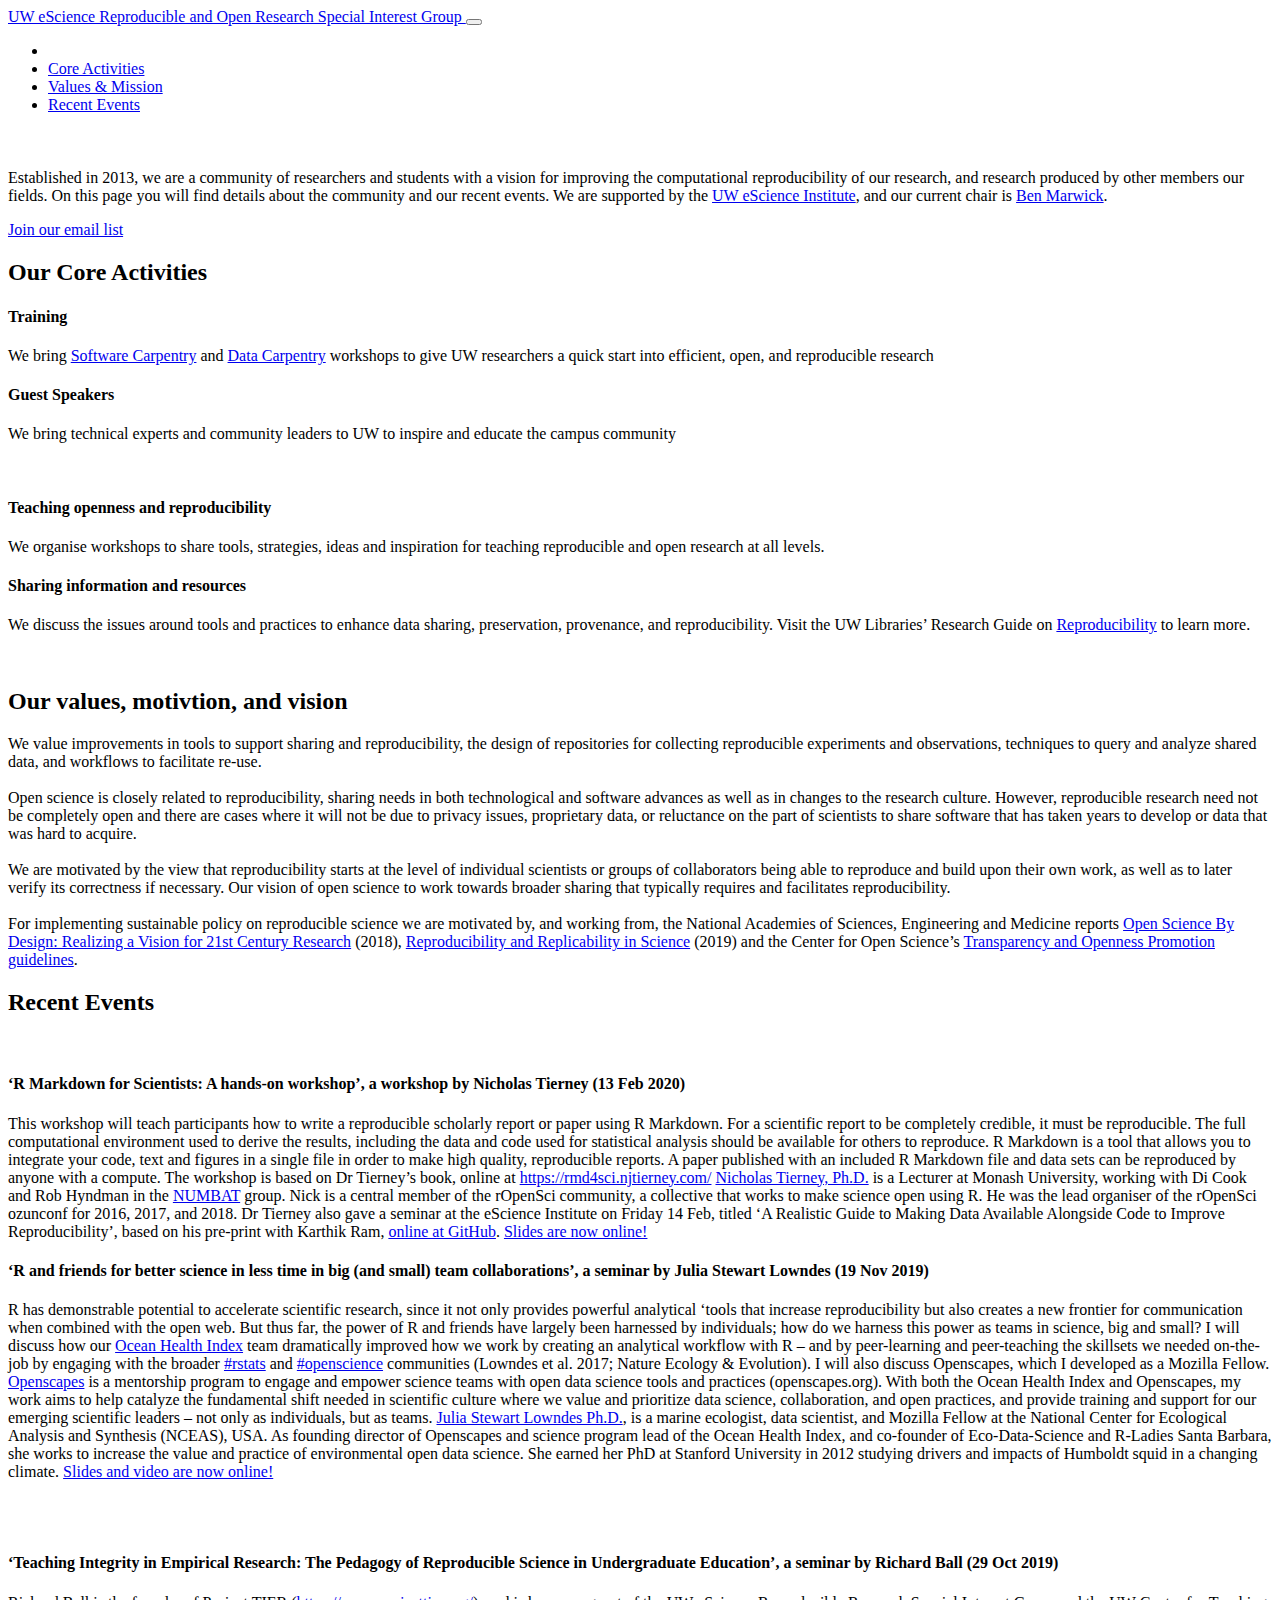
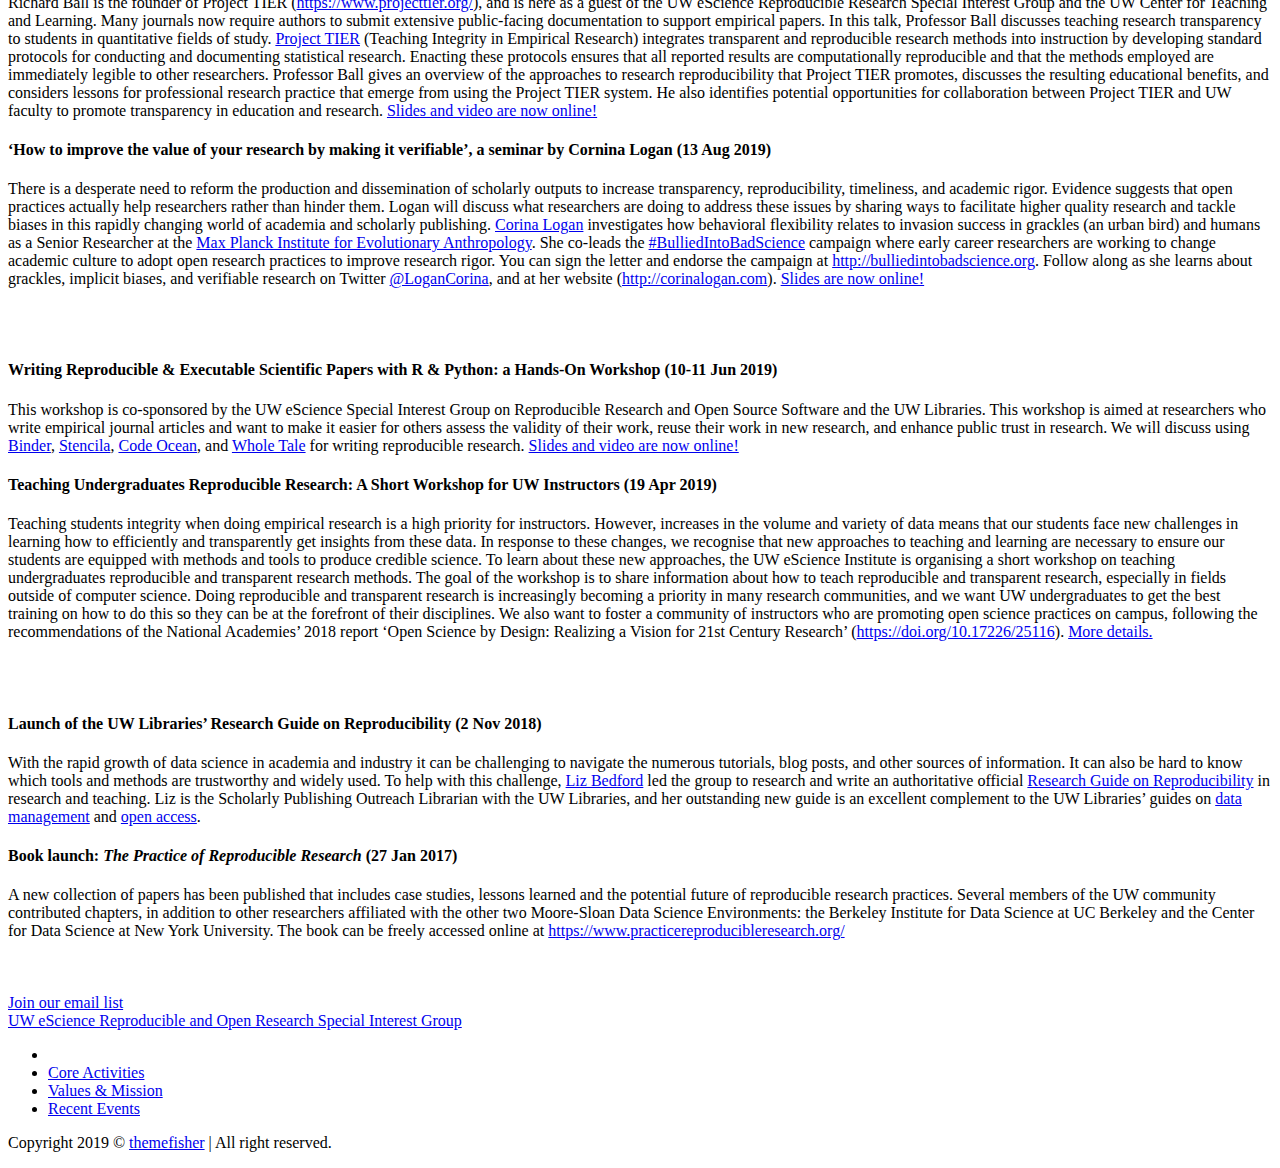
==== commit af9cbe83: "add Corina's seminar" ====
--- a/index.html
+++ b/index.html
@@ -204,56 +204,70 @@
     <div class="row mb-40">
       <div class="col-md-6 order-md-1 order-2 align-self-center text-center text-md-left">
         <div class="content">
+          <h4 class="subheading">&lsquo;How to improve the value of your research by making it verifiable&rsquo;, a seminar by Cornina Logan (13 Aug 2019)</h4>
+          <p>There is a desperate need to reform the production and dissemination of scholarly outputs to increase transparency, reproducibility, timeliness, and academic rigor. Evidence suggests that open practices actually help researchers rather than hinder them. Logan will discuss what researchers are doing to address these issues by sharing ways to facilitate higher quality research and tackle biases in this rapidly changing world of academia and scholarly publishing. <a href='http://corinalogan.com/'>Corina Logan</a> investigates how behavioral flexibility relates to invasion success in grackles (an urban bird) and humans as a Senior Researcher at the <a href='https://www.eva.mpg.de/index.html'>Max Planck Institute for Evolutionary Anthropology</a>. She co-leads the <a href='http://bulliedintobadscience.org/'>#BulliedIntoBadScience</a> campaign where early career researchers are working to change academic culture to adopt open research practices to improve research rigor. You can sign the letter and endorse the campaign at <a href="http://bulliedintobadscience.org">http://bulliedintobadscience.org</a>. Follow along as she learns about grackles, implicit biases, and verifiable research on Twitter <a href='https://twitter.com/LoganCorina'>@LoganCorina</a>, and at her website (<a href="http://corinalogan.com">http://corinalogan.com</a>). <a href='https://osf.io/96d3s/'>Slides are now online!</a></p>
+          
+        </div>
+      </div>
+      <div class="col-md-6 order-md-2 order-1 text-center mb-5 mb-lg-0">
+        <img class="img-fluid" src="/reproducible/images/corina.png" alt="">
+      </div>
+    </div>
+    
+    
+    <div class="row mb-40">
+      <div class="col-md-6 text-center mb-5 mb-lg-0">
+        <img class="img-fluid" src="/reproducible/images/writing-repro.png" alt="">
+      </div>
+      <div class="col-md-6 align-self-center text-center text-md-left">
+        <div class="content">
           <h4 class="subheading">Writing Reproducible &amp; Executable Scientific Papers with R &amp; Python: a Hands-On Workshop (10-11 Jun 2019)</h4>
           <p>This workshop is co-sponsored by the UW eScience Special Interest Group on Reproducible Research and Open Source Software and the UW Libraries. This workshop is aimed at researchers who write empirical journal articles and want to make it easier for others assess the validity of their work, reuse their work in new research, and enhance public trust in research. We will discuss using <a href='https://mybinder.org/'>Binder</a>, <a href='https://stenci.la/'>Stencila</a>, <a href='https://codeocean.com/'>Code Ocean</a>, and <a href='https://wholetale.org/'>Whole Tale</a> for writing reproducible research. <a href='https://escience.washington.edu/writing-reproducible-executable-scientific-papers-with-r-python-a-hands-on-workshop/'>Slides and video are now online!</a></p>
           
         </div>
       </div>
-      <div class="col-md-6 order-md-2 order-1 text-center mb-5 mb-lg-0">
-        <img class="img-fluid" src="/reproducible/images/writing-repro.png" alt="">
-      </div>
-    </div>
-    
-    
-    <div class="row mb-40">
-      <div class="col-md-6 text-center mb-5 mb-lg-0">
-        <img class="img-fluid" src="/reproducible/images/nas-open-science.jpg" alt="">
-      </div>
-      <div class="col-md-6 align-self-center text-center text-md-left">
+    </div>
+    
+    <div class="row mb-40">
+      <div class="col-md-6 order-md-1 order-2 align-self-center text-center text-md-left">
         <div class="content">
           <h4 class="subheading">Teaching Undergraduates Reproducible Research: A Short Workshop for UW Instructors (19 Apr 2019)</h4>
           <p>Teaching students integrity when doing empirical research is a high priority for instructors. However, increases in the volume and variety of data means that our students face new challenges in learning how to efficiently and transparently get insights from these data. In response to these changes, we recognise that new approaches to teaching and learning are necessary to ensure our students are equipped with methods and tools to produce credible science. To learn about these new approaches, the UW eScience Institute is organising a short workshop on teaching undergraduates reproducible and transparent research methods. The goal of the workshop is to share information about how to teach reproducible and transparent research, especially in fields outside of computer science. Doing reproducible and transparent research is increasingly becoming a priority in many research communities, and we want UW undergraduates to get the best training on how to do this so they can be at the forefront of their disciplines. We also want to foster a community of instructors who are promoting open science practices on campus, following the recommendations of the National Academies’ 2018 report ‘Open Science by Design: Realizing a Vision for 21st Century Research’ (<a href="https://doi.org/10.17226/25116">https://doi.org/10.17226/25116</a>). <a href='https://escience.washington.edu/events/teaching-reproducibility-workshop/'>More details.</a></p>
           
         </div>
       </div>
-    </div>
-    
-    <div class="row mb-40">
-      <div class="col-md-6 order-md-1 order-2 align-self-center text-center text-md-left">
+      <div class="col-md-6 order-md-2 order-1 text-center mb-5 mb-lg-0">
+        <img class="img-fluid" src="/reproducible/images/nas-open-science.jpg" alt="">
+      </div>
+    </div>
+    
+    
+    <div class="row mb-40">
+      <div class="col-md-6 text-center mb-5 mb-lg-0">
+        <img class="img-fluid" src="/reproducible/images/library-rg.png" alt="">
+      </div>
+      <div class="col-md-6 align-self-center text-center text-md-left">
         <div class="content">
           <h4 class="subheading">Launch of the UW Libraries&rsquo; Research Guide on Reproducibility (2 Nov 2018)</h4>
           <p>With the rapid growth of data science in academia and industry it can be challenging to navigate the numerous tutorials, blog posts, and other sources of information. It can also be hard to know which tools and methods are trustworthy and widely used. To help with this challenge, <a href='http://guides.lib.uw.edu/prf.php?account_id=147033'>Liz Bedford</a> led the group to research and write an authoritative official <a href='http://guides.lib.uw.edu/research/reproducibility'>Research Guide on Reproducibility</a> in research and teaching. Liz is the Scholarly Publishing Outreach Librarian with the UW Libraries, and her outstanding new guide is an excellent complement to the UW Libraries&rsquo; guides on <a href='http://guides.lib.uw.edu/research/dmg'>data management</a> and <a href='http://guides.lib.uw.edu/research/spoa'>open access</a>.</p>
           
         </div>
       </div>
-      <div class="col-md-6 order-md-2 order-1 text-center mb-5 mb-lg-0">
-        <img class="img-fluid" src="/reproducible/images/library-rg.png" alt="">
-      </div>
-    </div>
-    
-    
-    <div class="row mb-40">
-      <div class="col-md-6 text-center mb-5 mb-lg-0">
-        <img class="img-fluid" src="/reproducible/images/practice-book.jpg" alt="">
-      </div>
-      <div class="col-md-6 align-self-center text-center text-md-left">
+    </div>
+    
+    <div class="row mb-40">
+      <div class="col-md-6 order-md-1 order-2 align-self-center text-center text-md-left">
         <div class="content">
           <h4 class="subheading">Book launch: <em>The Practice of Reproducible Research</em> (27 Jan 2017)</h4>
           <p>A new collection of papers has been published that includes case studies, lessons learned and the potential future of reproducible research practices. Several members of the UW community contributed chapters, in addition to other researchers affiliated with the other two Moore-Sloan Data Science Environments: the Berkeley Institute for Data Science at UC Berkeley and the Center for Data Science at New York University. The book can be freely accessed online at <a href="https://www.practicereproducibleresearch.org/">https://www.practicereproducibleresearch.org/</a></p>
           
         </div>
       </div>
-    </div>
+      <div class="col-md-6 order-md-2 order-1 text-center mb-5 mb-lg-0">
+        <img class="img-fluid" src="/reproducible/images/practice-book.jpg" alt="">
+      </div>
+    </div>
+    
     
   </div>
 </section>
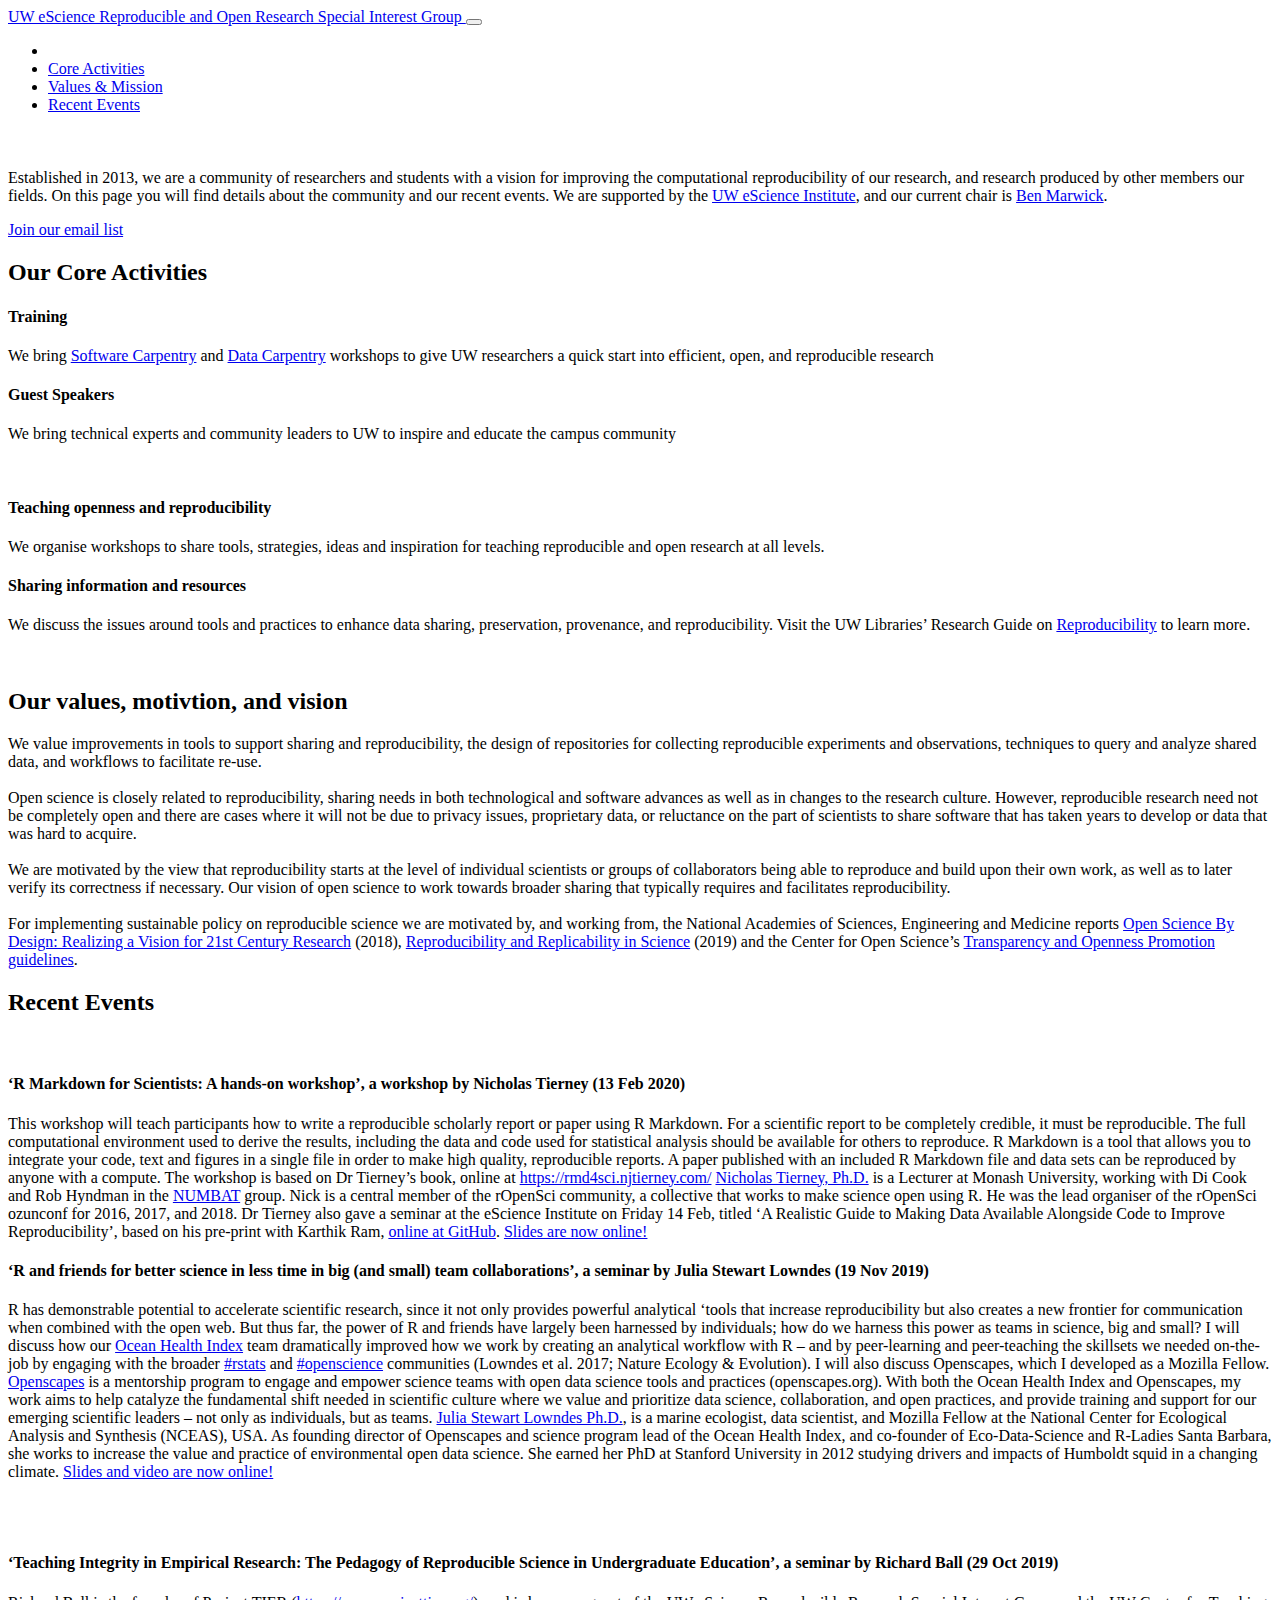
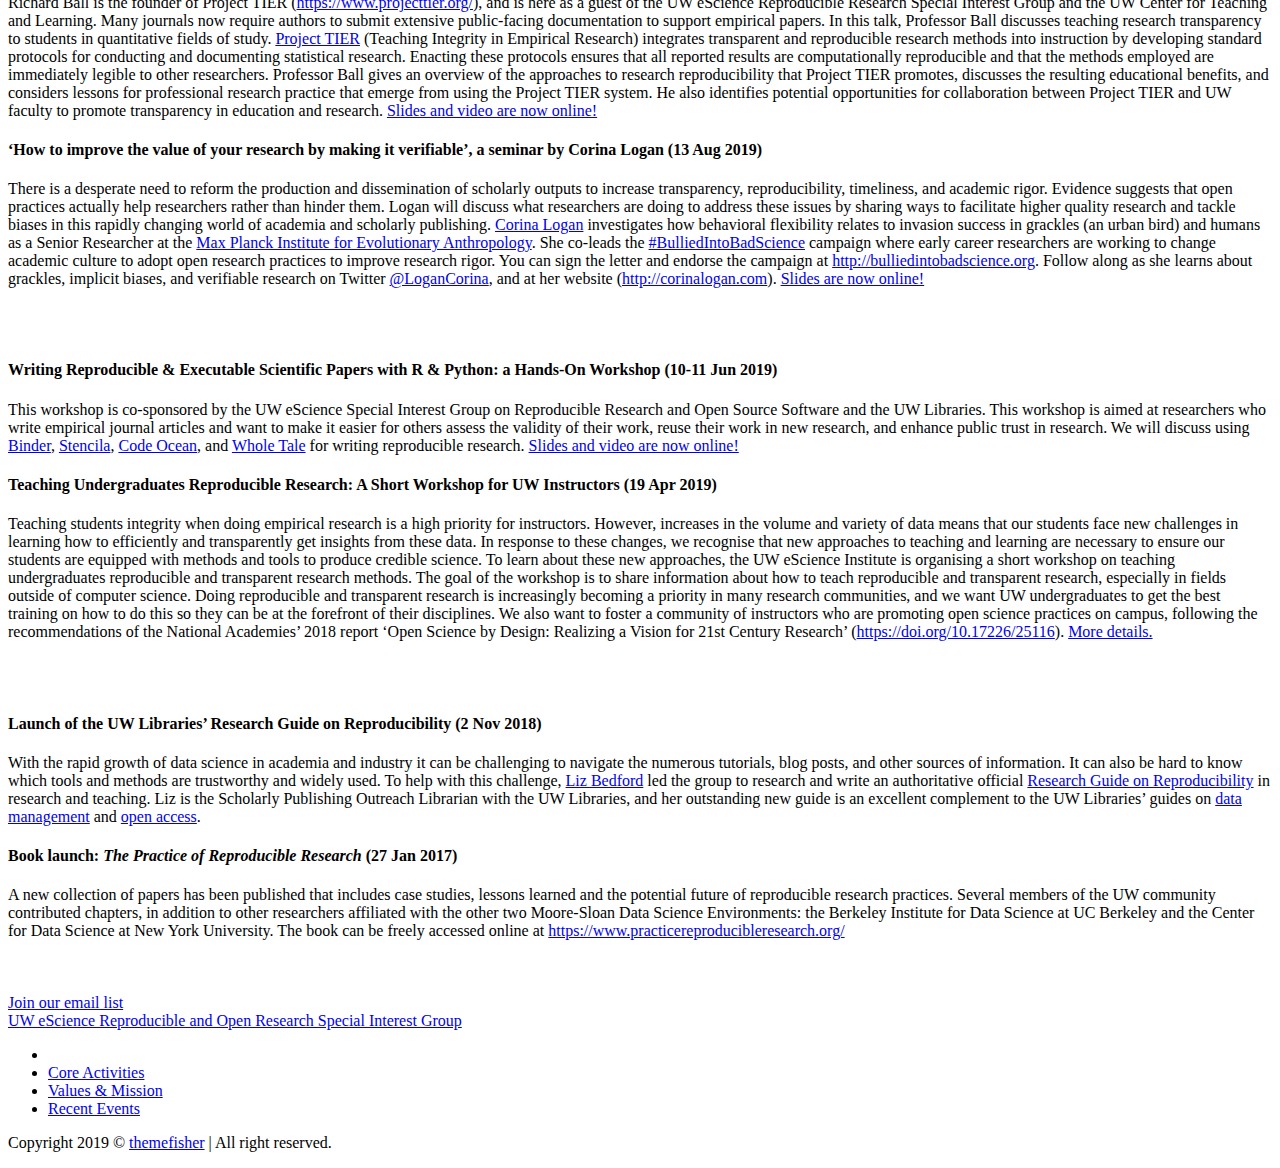
==== commit dd226f4f: "add Corina's seminar" ====
--- a/index.html
+++ b/index.html
@@ -204,7 +204,7 @@
     <div class="row mb-40">
       <div class="col-md-6 order-md-1 order-2 align-self-center text-center text-md-left">
         <div class="content">
-          <h4 class="subheading">&lsquo;How to improve the value of your research by making it verifiable&rsquo;, a seminar by Cornina Logan (13 Aug 2019)</h4>
+          <h4 class="subheading">&lsquo;How to improve the value of your research by making it verifiable&rsquo;, a seminar by Corina Logan (13 Aug 2019)</h4>
           <p>There is a desperate need to reform the production and dissemination of scholarly outputs to increase transparency, reproducibility, timeliness, and academic rigor. Evidence suggests that open practices actually help researchers rather than hinder them. Logan will discuss what researchers are doing to address these issues by sharing ways to facilitate higher quality research and tackle biases in this rapidly changing world of academia and scholarly publishing. <a href='http://corinalogan.com/'>Corina Logan</a> investigates how behavioral flexibility relates to invasion success in grackles (an urban bird) and humans as a Senior Researcher at the <a href='https://www.eva.mpg.de/index.html'>Max Planck Institute for Evolutionary Anthropology</a>. She co-leads the <a href='http://bulliedintobadscience.org/'>#BulliedIntoBadScience</a> campaign where early career researchers are working to change academic culture to adopt open research practices to improve research rigor. You can sign the letter and endorse the campaign at <a href="http://bulliedintobadscience.org">http://bulliedintobadscience.org</a>. Follow along as she learns about grackles, implicit biases, and verifiable research on Twitter <a href='https://twitter.com/LoganCorina'>@LoganCorina</a>, and at her website (<a href="http://corinalogan.com">http://corinalogan.com</a>). <a href='https://osf.io/96d3s/'>Slides are now online!</a></p>
           
         </div>
